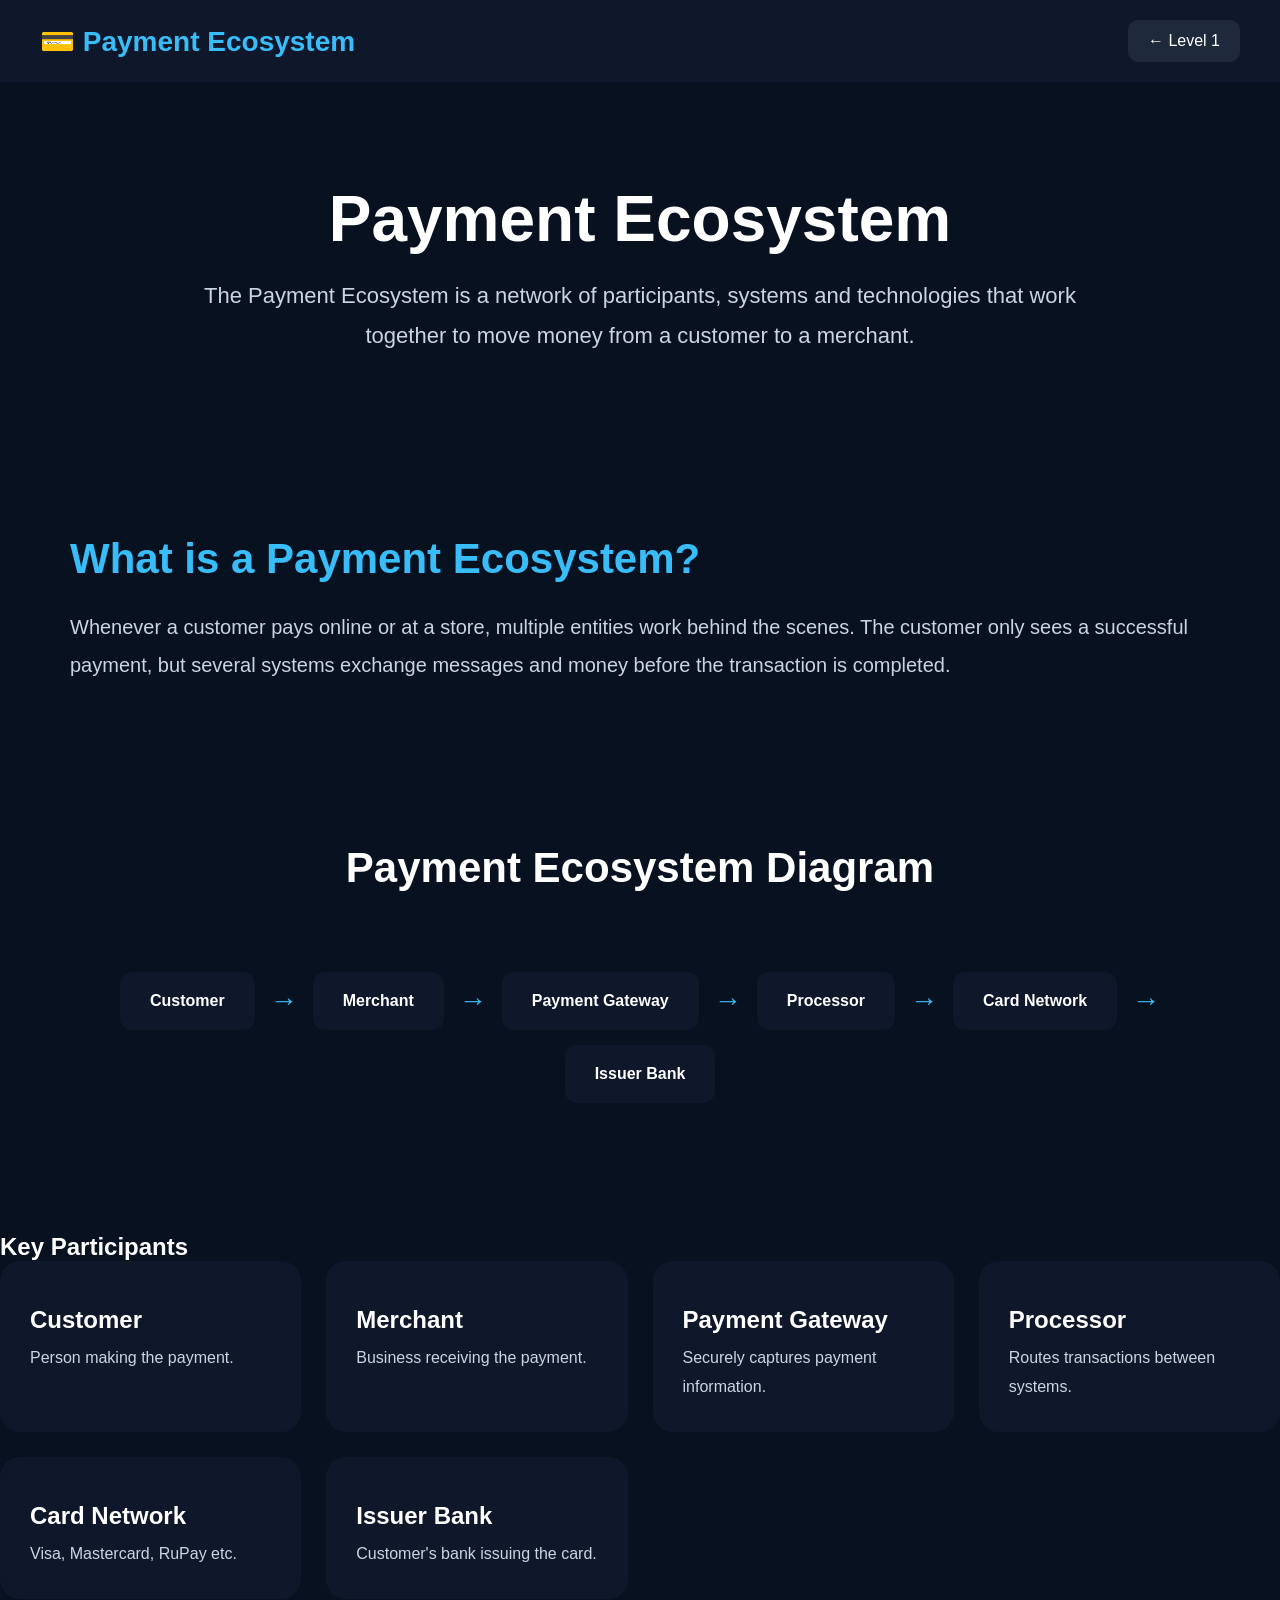
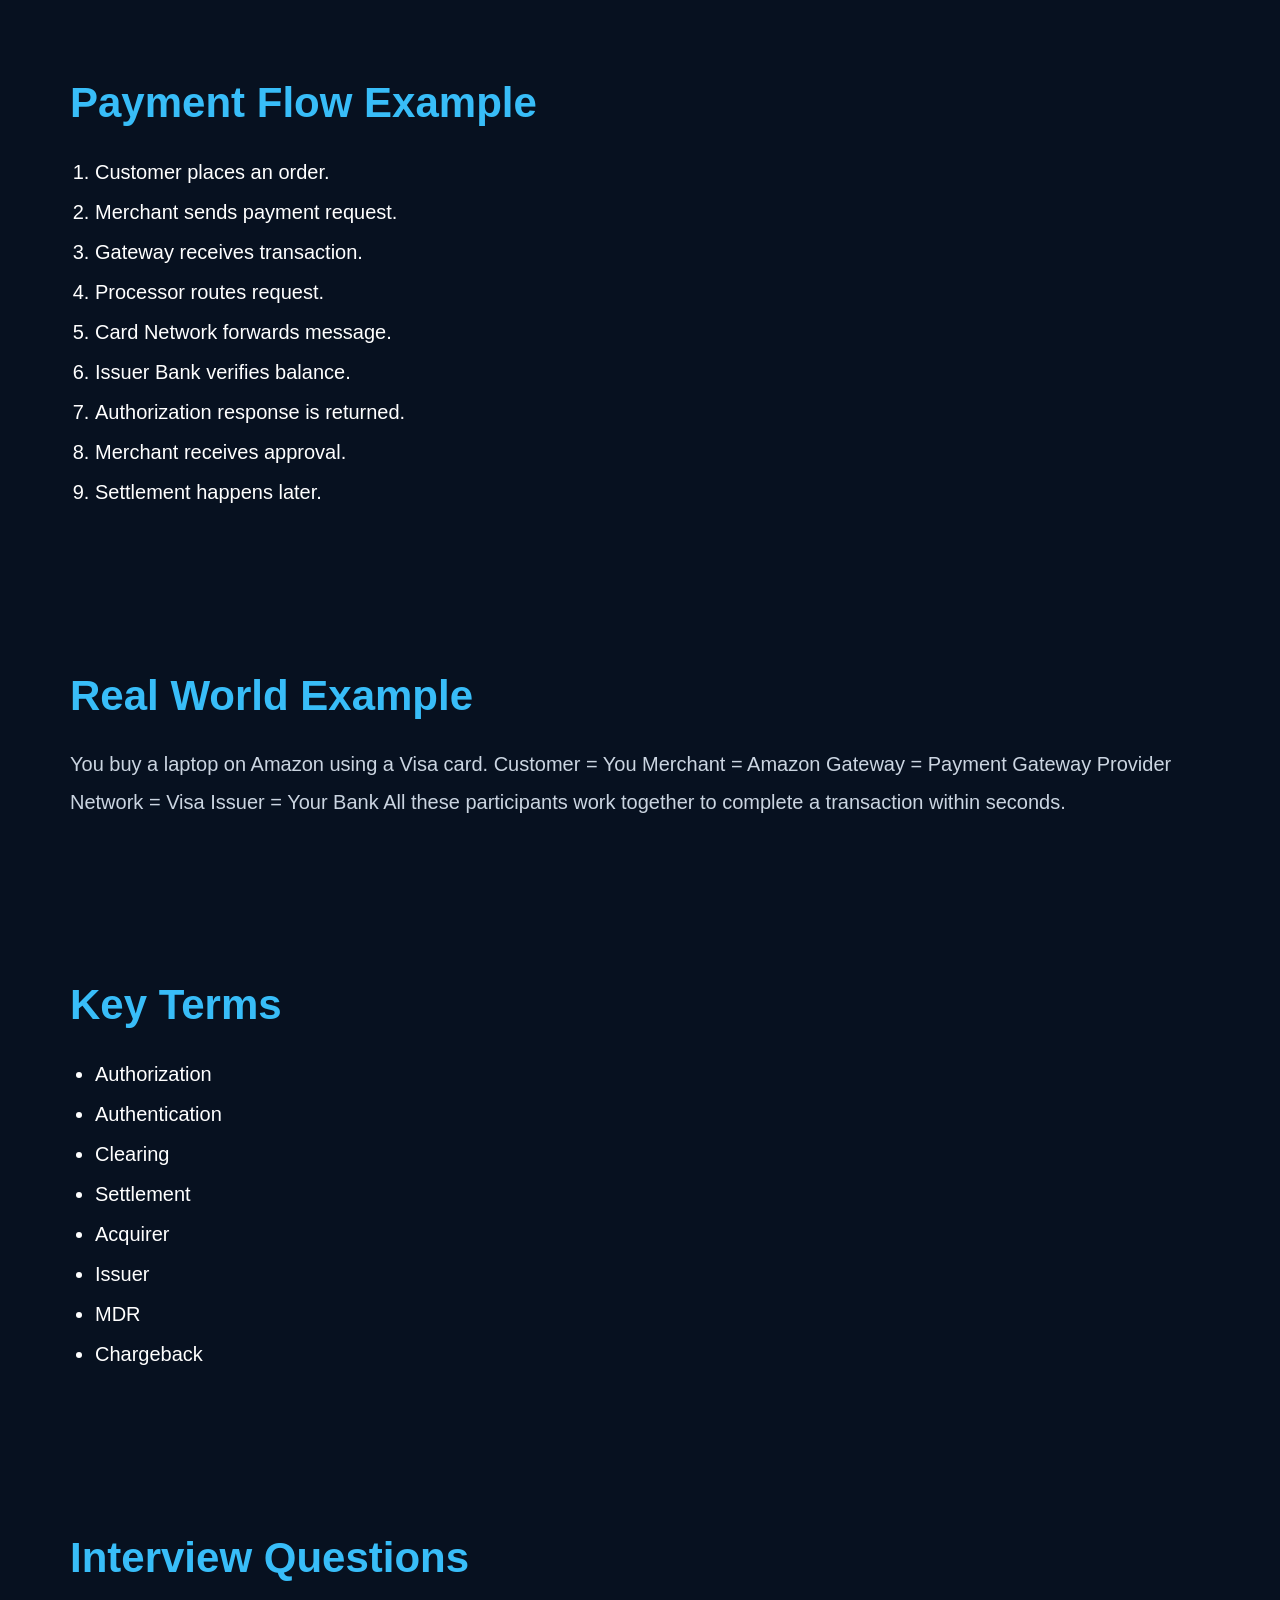
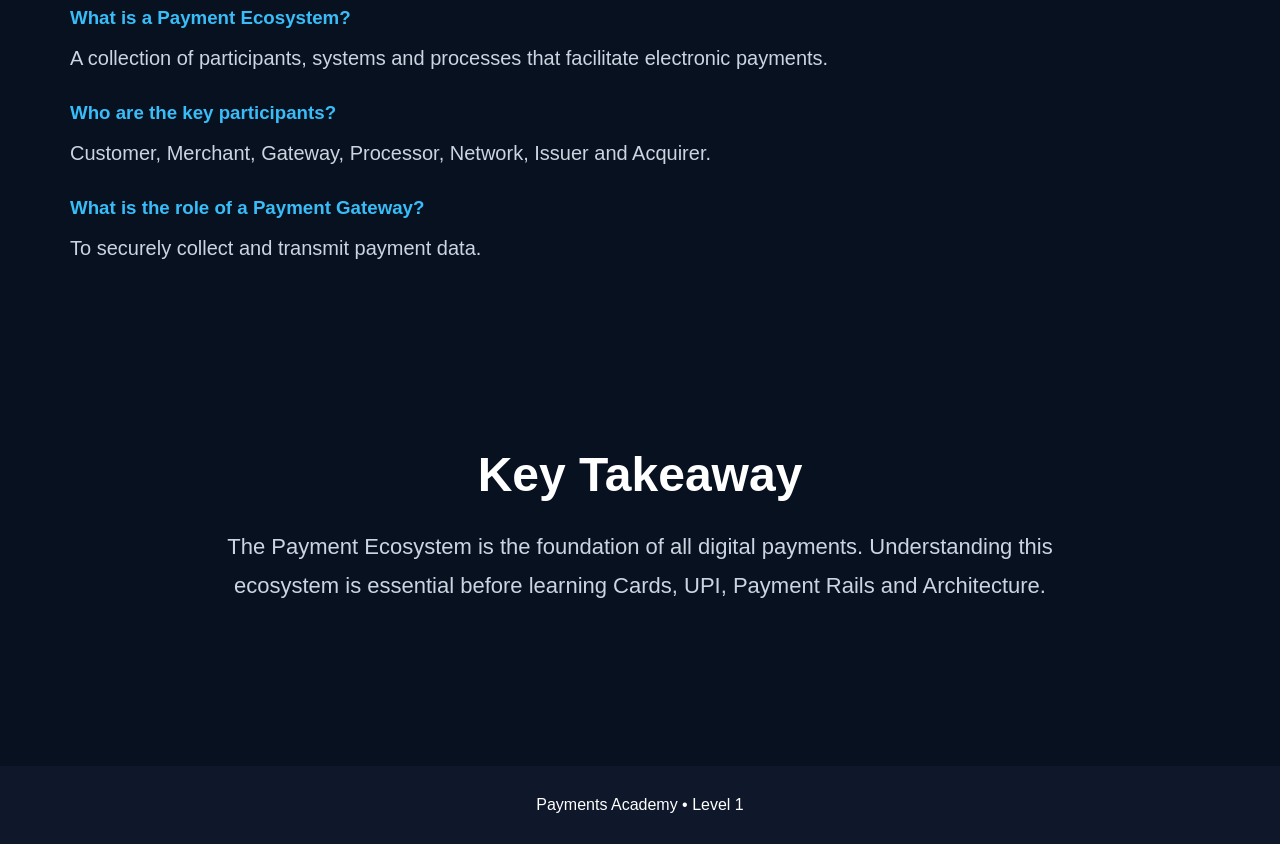
==== payments-academy/level1-fundamentals/payment-ecosystem.html @ 5a13c016 "Added Payments Academy homepage" ====
<!DOCTYPE html>
<html lang="en">
<head>

<meta charset="UTF-8">
<meta name="viewport" content="width=device-width, initial-scale=1.0">

<title>Payment Ecosystem</title>

<link rel="stylesheet" href="level1.css">

</head>

<body>

<header>

<div class="logo">
💳 Payment Ecosystem
</div>

<a href="index.html" class="back-btn">
← Level 1
</a>

</header>

<section class="hero">

<h1>Payment Ecosystem</h1>

<p>
The Payment Ecosystem is a network of participants,
systems and technologies that work together to move
money from a customer to a merchant.
</p>

</section>

<section class="content-section">

<h2>What is a Payment Ecosystem?</h2>

<p>
Whenever a customer pays online or at a store,
multiple entities work behind the scenes.
The customer only sees a successful payment,
but several systems exchange messages and money
before the transaction is completed.
</p>

</section>

<section class="diagram-section">

<h2>Payment Ecosystem Diagram</h2>

<div class="flow-diagram">

<div class="flow-box">Customer</div>

<div class="arrow">→</div>

<div class="flow-box">Merchant</div>

<div class="arrow">→</div>

<div class="flow-box">Payment Gateway</div>

<div class="arrow">→</div>

<div class="flow-box">Processor</div>

<div class="arrow">→</div>

<div class="flow-box">Card Network</div>

<div class="arrow">→</div>

<div class="flow-box">Issuer Bank</div>

</div>

</section>

<section class="participants">

<h2>Key Participants</h2>

<div class="topic-grid">

<div class="topic-card">
<h3>Customer</h3>
<p>Person making the payment.</p>
</div>

<div class="topic-card">
<h3>Merchant</h3>
<p>Business receiving the payment.</p>
</div>

<div class="topic-card">
<h3>Payment Gateway</h3>
<p>Securely captures payment information.</p>
</div>

<div class="topic-card">
<h3>Processor</h3>
<p>Routes transactions between systems.</p>
</div>

<div class="topic-card">
<h3>Card Network</h3>
<p>Visa, Mastercard, RuPay etc.</p>
</div>

<div class="topic-card">
<h3>Issuer Bank</h3>
<p>Customer's bank issuing the card.</p>
</div>

</div>

</section>

<section class="content-section">

<h2>Payment Flow Example</h2>

<ol class="steps">

<li>Customer places an order.</li>

<li>Merchant sends payment request.</li>

<li>Gateway receives transaction.</li>

<li>Processor routes request.</li>

<li>Card Network forwards message.</li>

<li>Issuer Bank verifies balance.</li>

<li>Authorization response is returned.</li>

<li>Merchant receives approval.</li>

<li>Settlement happens later.</li>

</ol>

</section>

<section class="content-section">

<h2>Real World Example</h2>

<p>

You buy a laptop on Amazon using a Visa card.

Customer = You

Merchant = Amazon

Gateway = Payment Gateway Provider

Network = Visa

Issuer = Your Bank

All these participants work together
to complete a transaction within seconds.

</p>

</section>

<section class="content-section">

<h2>Key Terms</h2>

<ul class="key-list">

<li>Authorization</li>

<li>Authentication</li>

<li>Clearing</li>

<li>Settlement</li>

<li>Acquirer</li>

<li>Issuer</li>

<li>MDR</li>

<li>Chargeback</li>

</ul>

</section>

<section class="content-section">

<h2>Interview Questions</h2>

<div class="qa">

<h3>What is a Payment Ecosystem?</h3>

<p>
A collection of participants, systems and processes
that facilitate electronic payments.
</p>

<h3>Who are the key participants?</h3>

<p>
Customer, Merchant, Gateway, Processor,
Network, Issuer and Acquirer.
</p>

<h3>What is the role of a Payment Gateway?</h3>

<p>
To securely collect and transmit payment data.
</p>

</div>

</section>

<section class="summary">

<h2>Key Takeaway</h2>

<p>

The Payment Ecosystem is the foundation of all
digital payments. Understanding this ecosystem
is essential before learning Cards, UPI,
Payment Rails and Architecture.

</p>

</section>

<footer>

Payments Academy • Level 1

</footer>

</body>
</html>
---- payments-academy/level1-fundamentals/level1.css ----
*{
margin:0;
padding:0;
box-sizing:border-box;
font-family:'Segoe UI',sans-serif;
}

body{
background:#071120;
color:white;
}

/* Header */

header{
display:flex;
justify-content:space-between;
align-items:center;
padding:20px 40px;
background:#0f172a;
}

.logo{
font-size:28px;
font-weight:700;
color:#38bdf8;
}

.back-btn{
text-decoration:none;
color:white;
background:#1e293b;
padding:12px 20px;
border-radius:10px;
}

/* Hero */

.hero{
padding:100px 20px;
text-align:center;
}

.hero h1{
font-size:64px;
margin-bottom:20px;
}

.hero p{
max-width:900px;
margin:auto;
font-size:22px;
line-height:1.8;
color:#cbd5e1;
}

/* Topics */

.roadmap{
padding:80px 30px;
}

.roadmap h2{
text-align:center;
font-size:48px;
margin-bottom:50px;
}

.topic-grid{
display:grid;
grid-template-columns:repeat(auto-fit,minmax(280px,1fr));
gap:25px;
max-width:1400px;
margin:auto;
}

.topic-card{
background:#0f172a;
padding:30px;
border-radius:20px;
text-decoration:none;
color:white;
transition:.3s;
display:block;
}

.topic-card:hover{
transform:translateY(-8px);
border:1px solid #38bdf8;
}

.topic-card h3{
margin-top:15px;
margin-bottom:10px;
font-size:24px;
}

.topic-card p{
color:#cbd5e1;
line-height:1.8;
}

/* Summary */

.summary{
padding:100px 30px;
text-align:center;
}

.summary h2{
font-size:48px;
margin-bottom:25px;
}

.summary p{
max-width:900px;
margin:auto;
font-size:22px;
line-height:1.8;
color:#cbd5e1;
}

/* Footer */

footer{
margin-top:60px;
padding:30px;
text-align:center;
background:#0f172a;
}

.content-section{
max-width:1200px;
margin:auto;
padding:80px 30px;
}

.content-section h2{
font-size:42px;
margin-bottom:25px;
color:#38bdf8;
}

.content-section p{
font-size:20px;
line-height:1.9;
color:#cbd5e1;
}

.flow-diagram{
display:flex;
flex-wrap:wrap;
justify-content:center;
align-items:center;
gap:15px;
padding:50px 20px;
}

.flow-box{
background:#0f172a;
padding:20px 30px;
border-radius:12px;
font-weight:700;
}

.arrow{
font-size:28px;
color:#38bdf8;
}

.steps{
padding-left:25px;
line-height:2;
font-size:20px;
}

.key-list{
padding-left:25px;
line-height:2;
font-size:20px;
}

.qa h3{
margin-top:25px;
margin-bottom:10px;
color:#38bdf8;
}

.diagram-section{
text-align:center;
padding:80px 30px;
}

.diagram-section h2{
font-size:42px;
margin-bottom:30px;
}
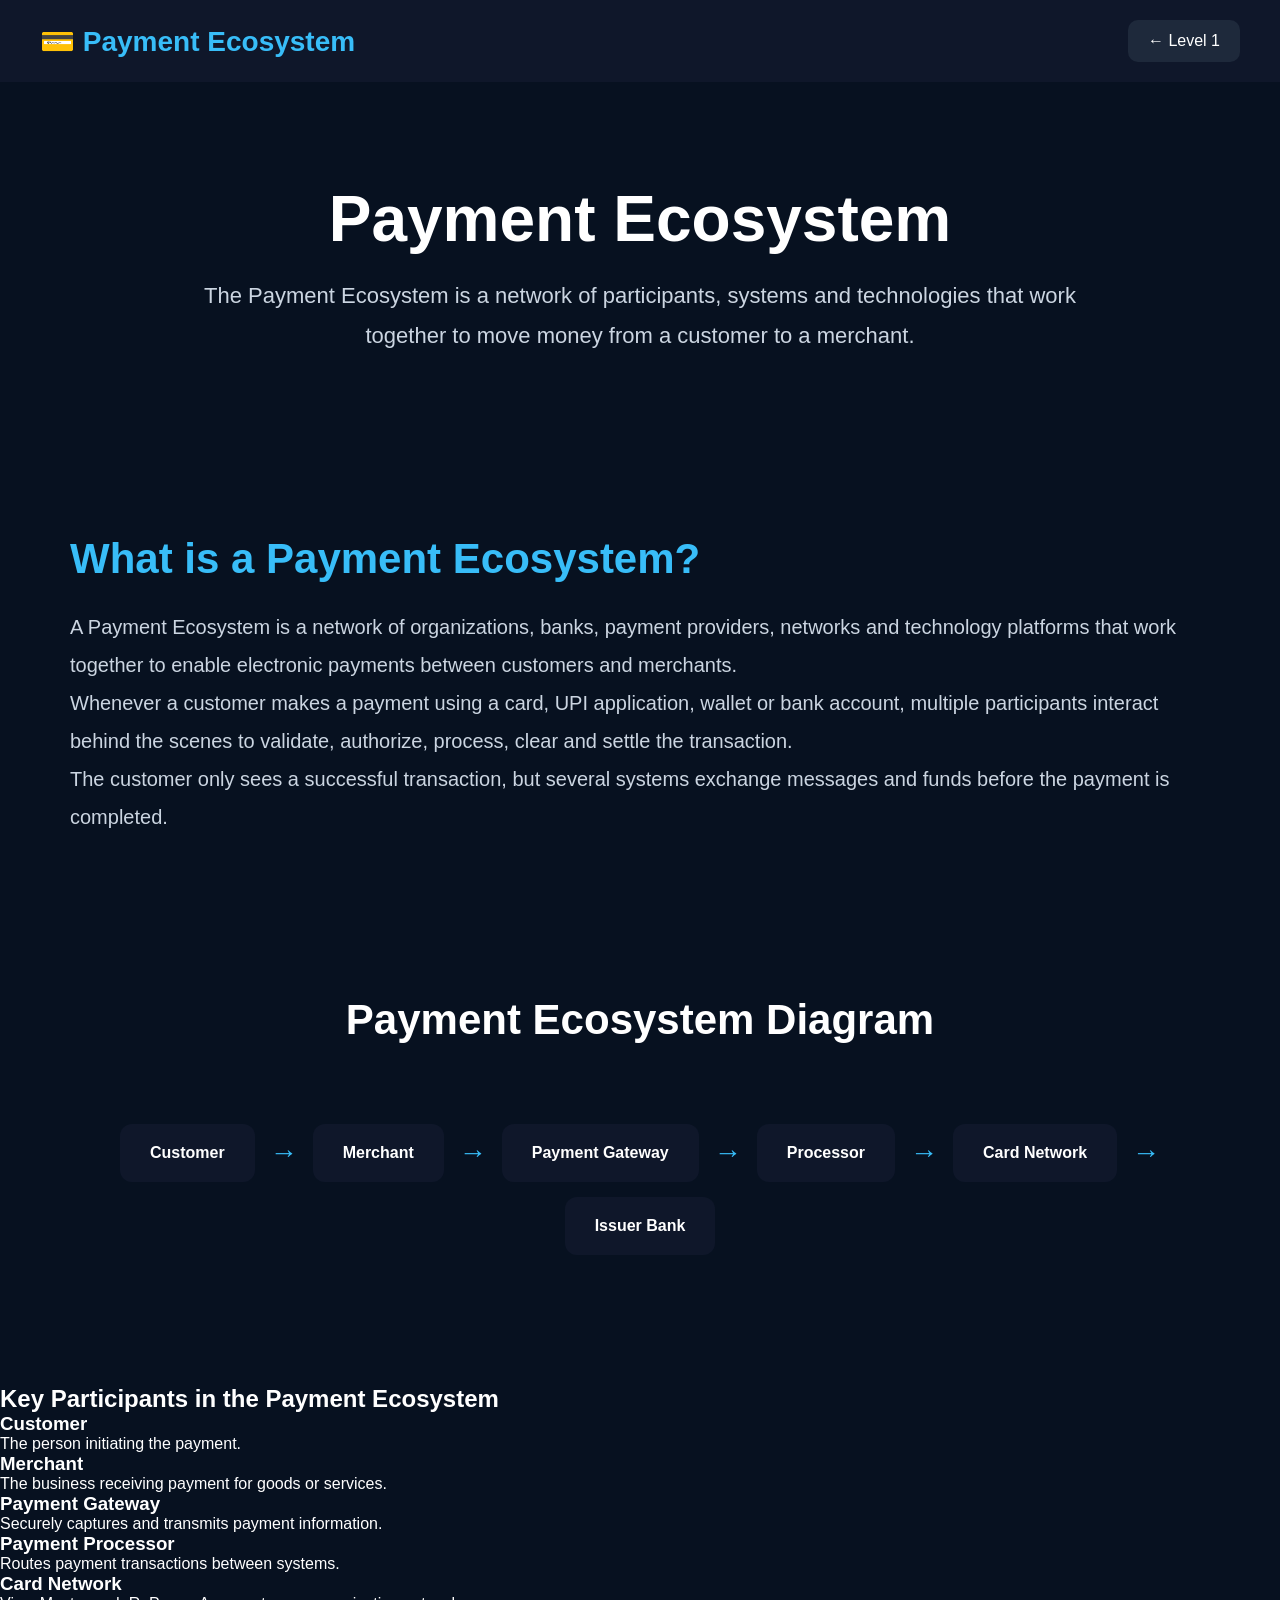
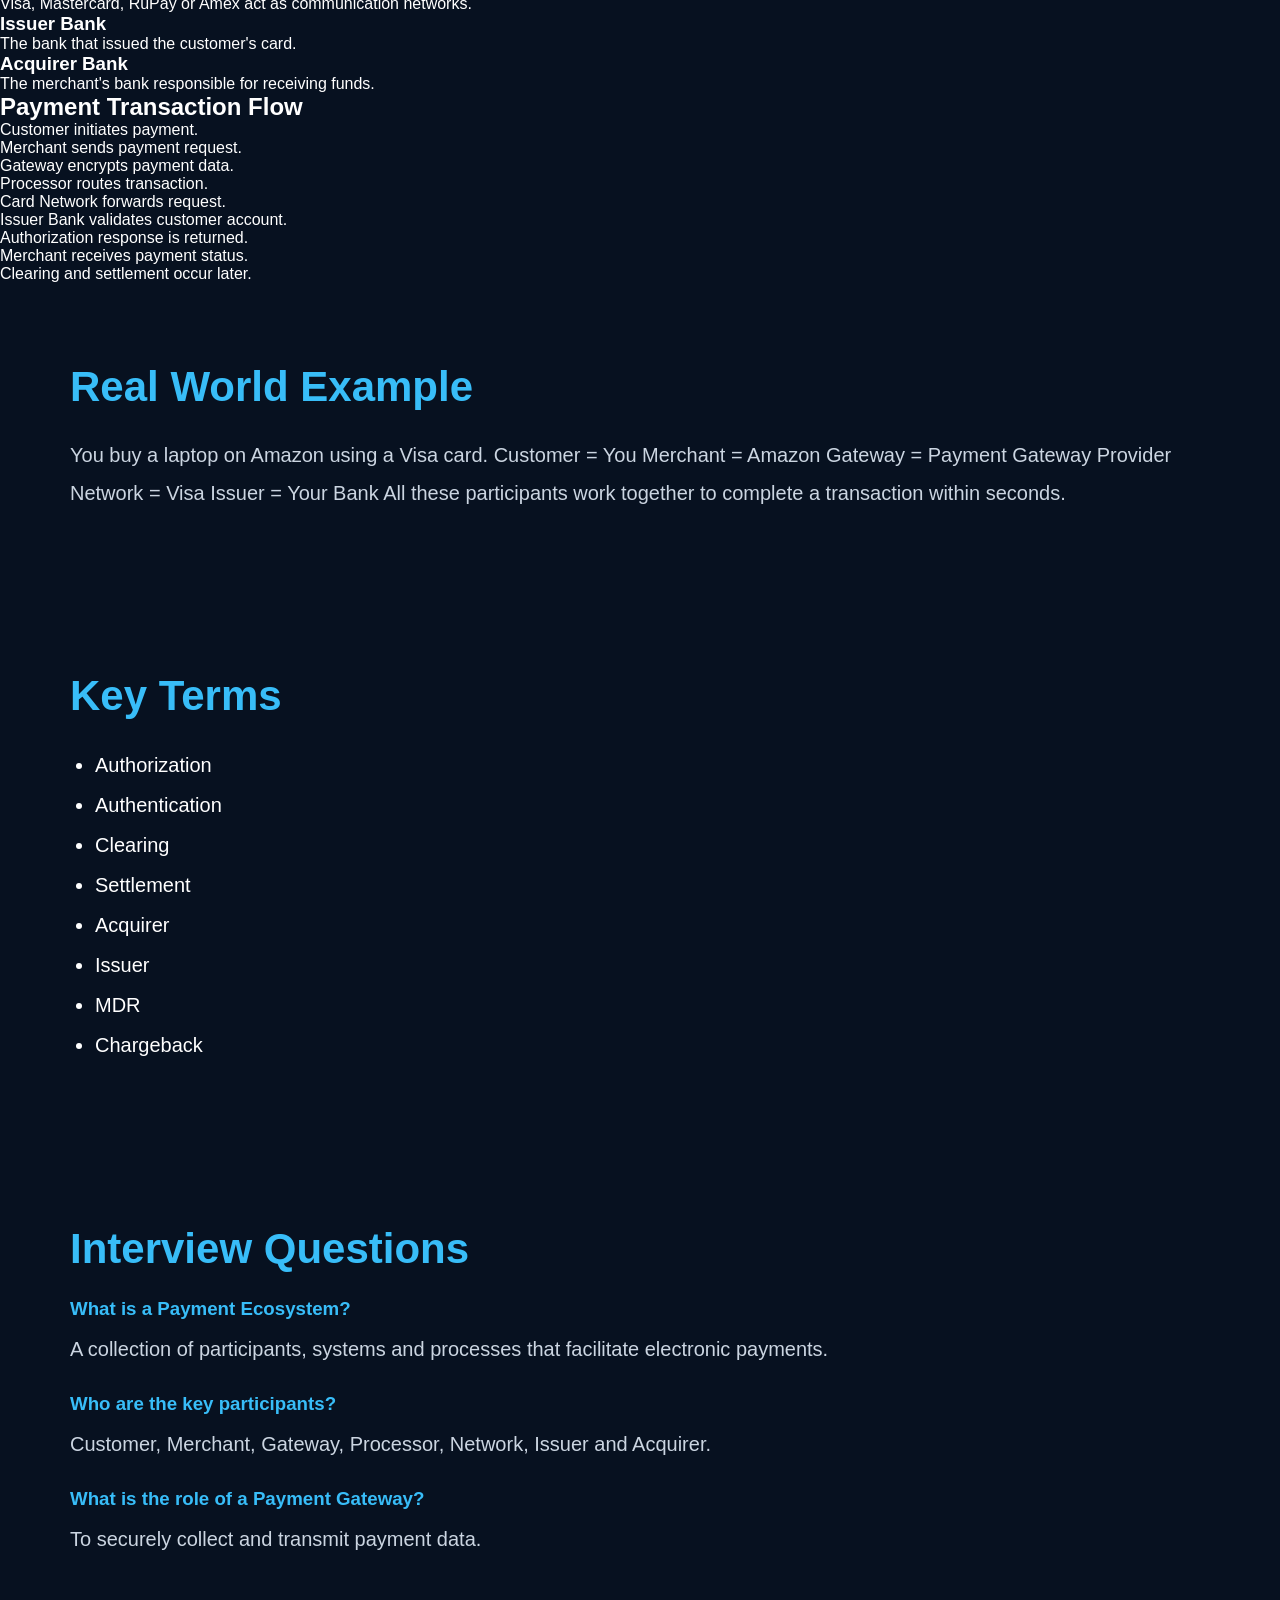
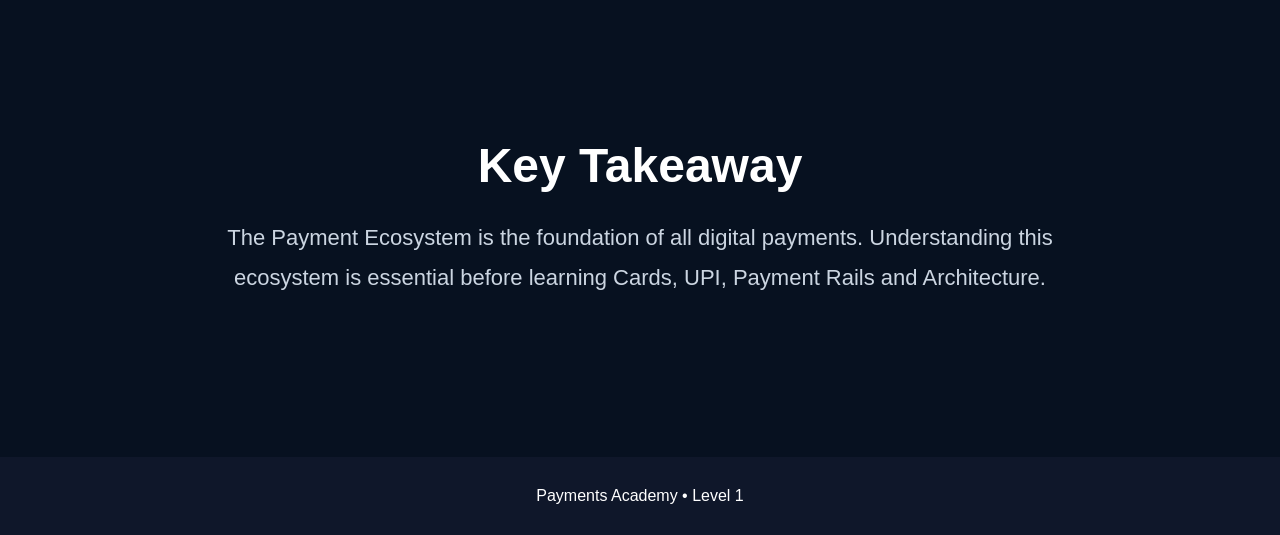
==== commit 01989cd8: "Added Payments Academy homepage" ====
--- a/payments-academy/level1-fundamentals/payment-ecosystem.html
+++ b/payments-academy/level1-fundamentals/payment-ecosystem.html
@@ -42,11 +42,23 @@
 <h2>What is a Payment Ecosystem?</h2>
 
 <p>
-Whenever a customer pays online or at a store,
-multiple entities work behind the scenes.
-The customer only sees a successful payment,
-but several systems exchange messages and money
-before the transaction is completed.
+A Payment Ecosystem is a network of organizations,
+banks, payment providers, networks and technology
+platforms that work together to enable electronic
+payments between customers and merchants.
+</p>
+
+<p>
+Whenever a customer makes a payment using a card,
+UPI application, wallet or bank account, multiple
+participants interact behind the scenes to validate,
+authorize, process, clear and settle the transaction.
+</p>
+
+<p>
+The customer only sees a successful transaction,
+but several systems exchange messages and funds
+before the payment is completed.
 </p>
 
 </section>
@@ -85,68 +97,59 @@
 
 <section class="participants">
 
-<h2>Key Participants</h2>
-
-<div class="topic-grid">
-
-<div class="topic-card">
+<h2>Key Participants in the Payment Ecosystem</h2>
+
+<div class="participant-card">
 <h3>Customer</h3>
-<p>Person making the payment.</p>
-</div>
-
-<div class="topic-card">
+<p>The person initiating the payment.</p>
+</div>
+
+<div class="participant-card">
 <h3>Merchant</h3>
-<p>Business receiving the payment.</p>
-</div>
-
-<div class="topic-card">
+<p>The business receiving payment for goods or services.</p>
+</div>
+
+<div class="participant-card">
 <h3>Payment Gateway</h3>
-<p>Securely captures payment information.</p>
-</div>
-
-<div class="topic-card">
-<h3>Processor</h3>
-<p>Routes transactions between systems.</p>
-</div>
-
-<div class="topic-card">
+<p>Securely captures and transmits payment information.</p>
+</div>
+
+<div class="participant-card">
+<h3>Payment Processor</h3>
+<p>Routes payment transactions between systems.</p>
+</div>
+
+<div class="participant-card">
 <h3>Card Network</h3>
-<p>Visa, Mastercard, RuPay etc.</p>
-</div>
-
-<div class="topic-card">
+<p>Visa, Mastercard, RuPay or Amex act as communication networks.</p>
+</div>
+
+<div class="participant-card">
 <h3>Issuer Bank</h3>
-<p>Customer's bank issuing the card.</p>
-</div>
-
-</div>
-
-</section>
-
-<section class="content-section">
-
-<h2>Payment Flow Example</h2>
-
-<ol class="steps">
-
-<li>Customer places an order.</li>
-
+<p>The bank that issued the customer's card.</p>
+</div>
+
+<div class="participant-card">
+<h3>Acquirer Bank</h3>
+<p>The merchant's bank responsible for receiving funds.</p>
+</div>
+
+</section>
+
+<section class="flow-section">
+
+<h2>Payment Transaction Flow</h2>
+
+<ol>
+<li>Customer initiates payment.</li>
 <li>Merchant sends payment request.</li>
-
-<li>Gateway receives transaction.</li>
-
-<li>Processor routes request.</li>
-
-<li>Card Network forwards message.</li>
-
-<li>Issuer Bank verifies balance.</li>
-
+<li>Gateway encrypts payment data.</li>
+<li>Processor routes transaction.</li>
+<li>Card Network forwards request.</li>
+<li>Issuer Bank validates customer account.</li>
 <li>Authorization response is returned.</li>
-
-<li>Merchant receives approval.</li>
-
-<li>Settlement happens later.</li>
-
+<li>Merchant receives payment status.</li>
+<li>Clearing and settlement occur later.</li>
 </ol>
 
 </section>
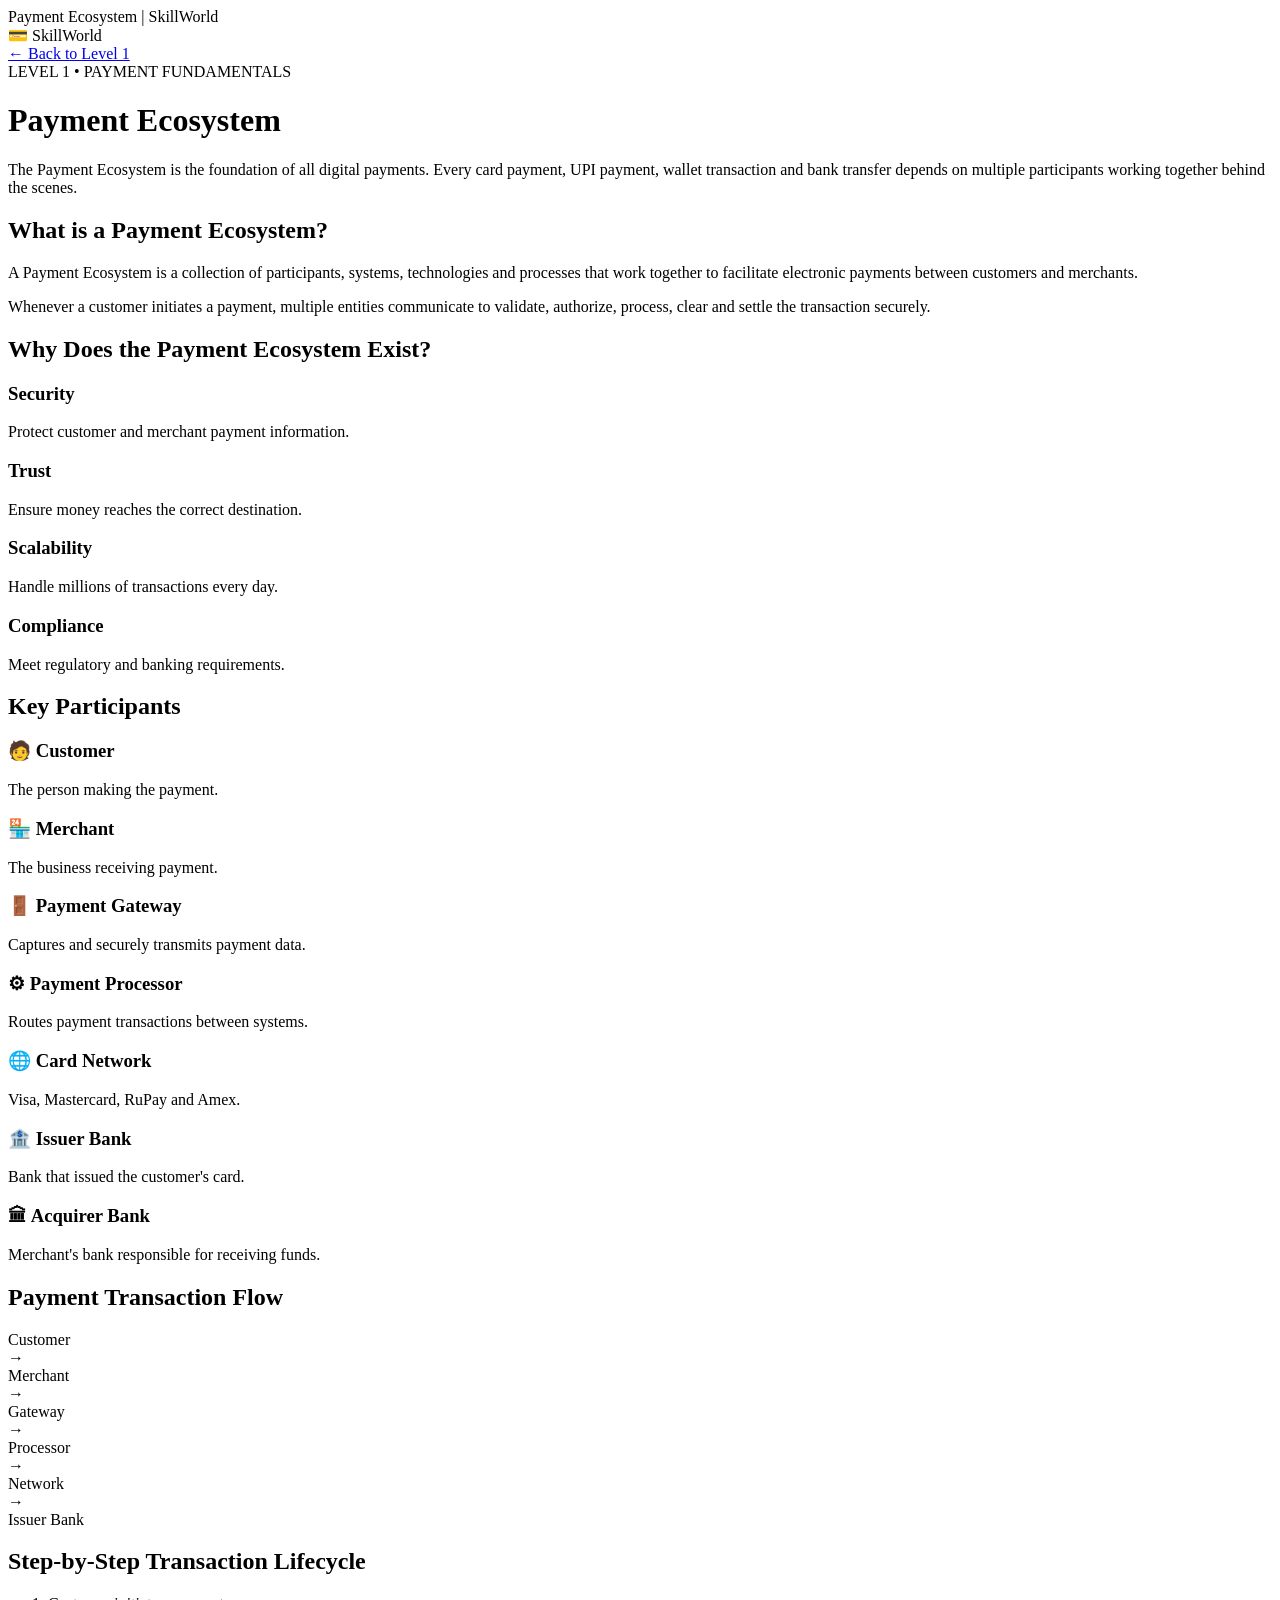
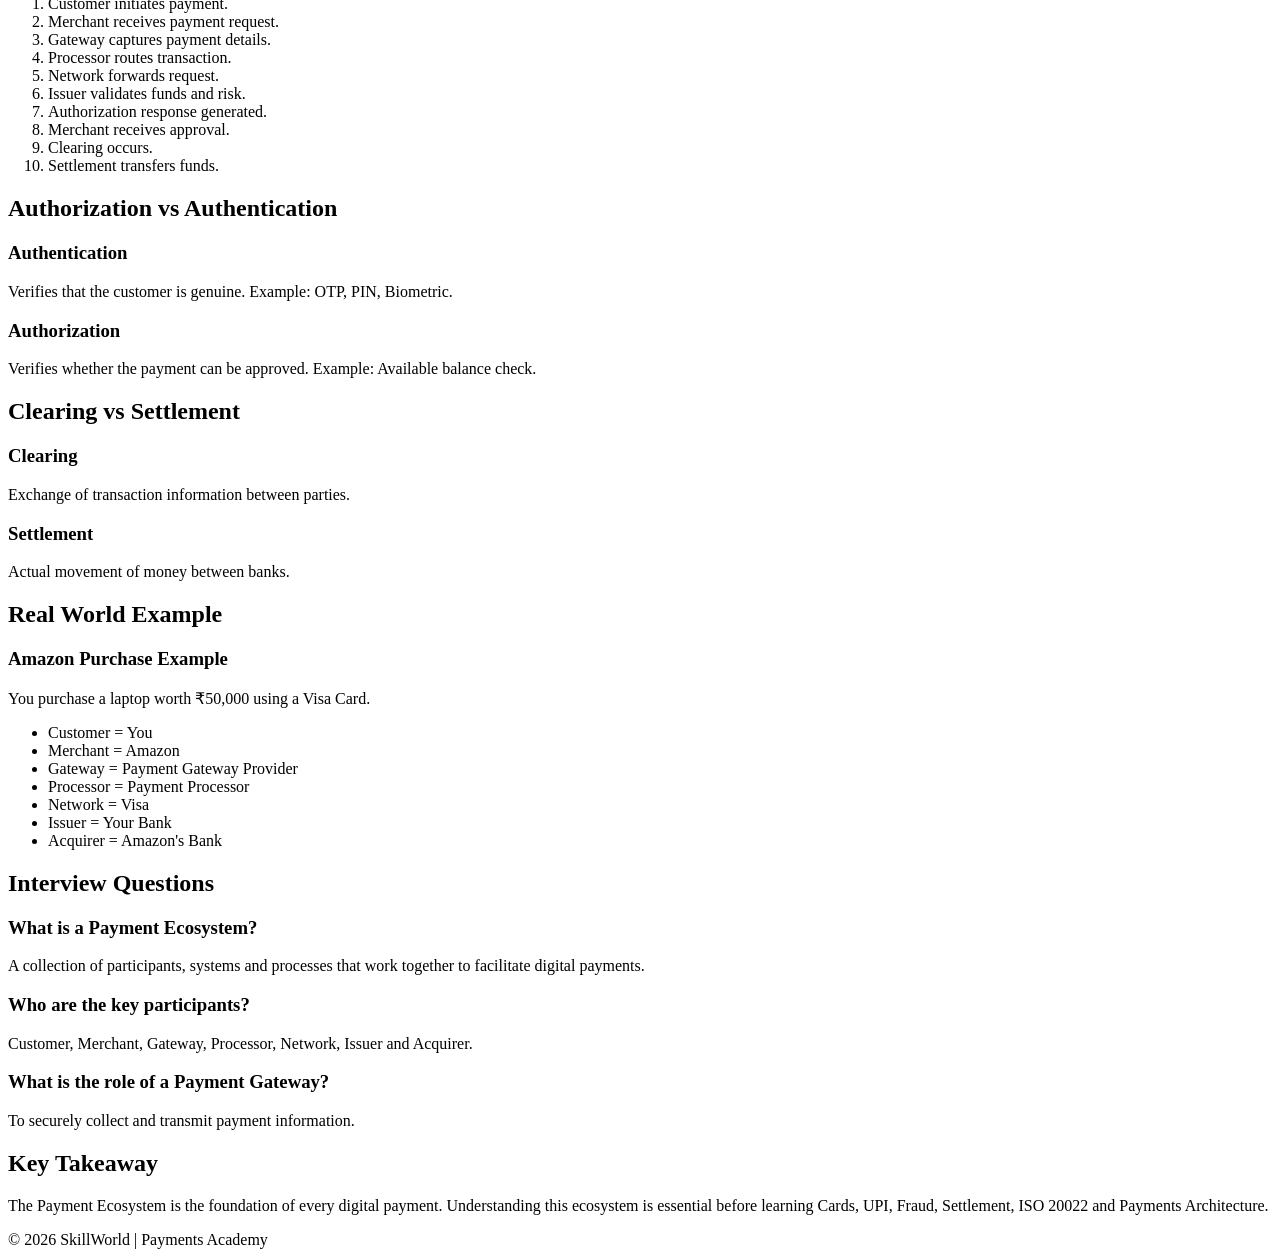
==== commit 20c7371e: "Added SkillWorld homepage" ====
--- a/payments-academy/level1-fundamentals/payment-ecosystem.html
+++ b/payments-academy/level1-fundamentals/payment-ecosystem.html
@@ -1,260 +1,242 @@
 <!DOCTYPE html>
-<html lang="en">
-<head>
-
-<meta charset="UTF-8">
-<meta name="viewport" content="width=device-width, initial-scale=1.0">
-
-<title>Payment Ecosystem</title>
-
-<link rel="stylesheet" href="level1.css">
-
-</head>
-
-<body>
-
-<header>
+Payment Ecosystem | SkillWorld
 
 <div class="logo">
-💳 Payment Ecosystem
-</div>
-
-<a href="index.html" class="back-btn">
-← Level 1
-</a>
-
-</header>
-
-<section class="hero">
-
-<h1>Payment Ecosystem</h1>
+    💳 SkillWorld
+</div>
+
+<nav>
+    <a href="index.html">← Back to Level 1</a>
+</nav>
+<div class="hero-content">
+
+    <span class="badge">
+        LEVEL 1 • PAYMENT FUNDAMENTALS
+    </span>
+
+    <h1>Payment Ecosystem</h1>
+
+    <p>
+        The Payment Ecosystem is the foundation of all digital payments.
+        Every card payment, UPI payment, wallet transaction and bank transfer
+        depends on multiple participants working together behind the scenes.
+    </p>
+
+</div>
+<h2>What is a Payment Ecosystem?</h2>
 
 <p>
-The Payment Ecosystem is a network of participants,
-systems and technologies that work together to move
-money from a customer to a merchant.
+    A Payment Ecosystem is a collection of participants, systems,
+    technologies and processes that work together to facilitate
+    electronic payments between customers and merchants.
 </p>
 
-</section>
-
-<section class="content-section">
-
-<h2>What is a Payment Ecosystem?</h2>
-
 <p>
-A Payment Ecosystem is a network of organizations,
-banks, payment providers, networks and technology
-platforms that work together to enable electronic
-payments between customers and merchants.
+    Whenever a customer initiates a payment, multiple entities
+    communicate to validate, authorize, process, clear and settle
+    the transaction securely.
 </p>
+<h2>Why Does the Payment Ecosystem Exist?</h2>
+
+<div class="card-grid">
+
+    <div class="card">
+        <h3>Security</h3>
+        <p>Protect customer and merchant payment information.</p>
+    </div>
+
+    <div class="card">
+        <h3>Trust</h3>
+        <p>Ensure money reaches the correct destination.</p>
+    </div>
+
+    <div class="card">
+        <h3>Scalability</h3>
+        <p>Handle millions of transactions every day.</p>
+    </div>
+
+    <div class="card">
+        <h3>Compliance</h3>
+        <p>Meet regulatory and banking requirements.</p>
+    </div>
+
+</div>
+<h2>Key Participants</h2>
+
+<div class="card-grid">
+
+    <div class="card">
+        <h3>🧑 Customer</h3>
+        <p>The person making the payment.</p>
+    </div>
+
+    <div class="card">
+        <h3>🏪 Merchant</h3>
+        <p>The business receiving payment.</p>
+    </div>
+
+    <div class="card">
+        <h3>🚪 Payment Gateway</h3>
+        <p>Captures and securely transmits payment data.</p>
+    </div>
+
+    <div class="card">
+        <h3>⚙ Payment Processor</h3>
+        <p>Routes payment transactions between systems.</p>
+    </div>
+
+    <div class="card">
+        <h3>🌐 Card Network</h3>
+        <p>Visa, Mastercard, RuPay and Amex.</p>
+    </div>
+
+    <div class="card">
+        <h3>🏦 Issuer Bank</h3>
+        <p>Bank that issued the customer's card.</p>
+    </div>
+
+    <div class="card">
+        <h3>🏛 Acquirer Bank</h3>
+        <p>Merchant's bank responsible for receiving funds.</p>
+    </div>
+
+</div>
+<h2>Payment Transaction Flow</h2>
+
+<div class="flow">
+
+    <div class="flow-box">Customer</div>
+    <div class="arrow">→</div>
+
+    <div class="flow-box">Merchant</div>
+    <div class="arrow">→</div>
+
+    <div class="flow-box">Gateway</div>
+    <div class="arrow">→</div>
+
+    <div class="flow-box">Processor</div>
+    <div class="arrow">→</div>
+
+    <div class="flow-box">Network</div>
+    <div class="arrow">→</div>
+
+    <div class="flow-box">Issuer Bank</div>
+
+</div>
+<h2>Step-by-Step Transaction Lifecycle</h2>
+
+<ol>
+    <li>Customer initiates payment.</li>
+    <li>Merchant receives payment request.</li>
+    <li>Gateway captures payment details.</li>
+    <li>Processor routes transaction.</li>
+    <li>Network forwards request.</li>
+    <li>Issuer validates funds and risk.</li>
+    <li>Authorization response generated.</li>
+    <li>Merchant receives approval.</li>
+    <li>Clearing occurs.</li>
+    <li>Settlement transfers funds.</li>
+</ol>
+<h2>Authorization vs Authentication</h2>
+
+<div class="card-grid">
+
+    <div class="card">
+        <h3>Authentication</h3>
+        <p>
+            Verifies that the customer is genuine.
+            Example: OTP, PIN, Biometric.
+        </p>
+    </div>
+
+    <div class="card">
+        <h3>Authorization</h3>
+        <p>
+            Verifies whether the payment can be approved.
+            Example: Available balance check.
+        </p>
+    </div>
+
+</div>
+<h2>Clearing vs Settlement</h2>
+
+<div class="card-grid">
+
+    <div class="card">
+        <h3>Clearing</h3>
+        <p>
+            Exchange of transaction information between parties.
+        </p>
+    </div>
+
+    <div class="card">
+        <h3>Settlement</h3>
+        <p>
+            Actual movement of money between banks.
+        </p>
+    </div>
+
+</div>
+<h2>Real World Example</h2>
+
+<div class="example-box">
+
+    <h3>Amazon Purchase Example</h3>
+
+    <p>
+        You purchase a laptop worth ₹50,000 using a Visa Card.
+    </p>
+
+    <ul>
+        <li>Customer = You</li>
+        <li>Merchant = Amazon</li>
+        <li>Gateway = Payment Gateway Provider</li>
+        <li>Processor = Payment Processor</li>
+        <li>Network = Visa</li>
+        <li>Issuer = Your Bank</li>
+        <li>Acquirer = Amazon's Bank</li>
+    </ul>
+
+</div>
+<h2>Interview Questions</h2>
+
+<div class="question">
+
+    <h3>What is a Payment Ecosystem?</h3>
+
+    <p>
+        A collection of participants, systems and processes
+        that work together to facilitate digital payments.
+    </p>
+
+</div>
+
+<div class="question">
+
+    <h3>Who are the key participants?</h3>
+
+    <p>
+        Customer, Merchant, Gateway, Processor,
+        Network, Issuer and Acquirer.
+    </p>
+
+</div>
+
+<div class="question">
+
+    <h3>What is the role of a Payment Gateway?</h3>
+
+    <p>
+        To securely collect and transmit payment information.
+    </p>
+
+</div>
+<h2>Key Takeaway</h2>
 
 <p>
-Whenever a customer makes a payment using a card,
-UPI application, wallet or bank account, multiple
-participants interact behind the scenes to validate,
-authorize, process, clear and settle the transaction.
+    The Payment Ecosystem is the foundation of every digital payment.
+    Understanding this ecosystem is essential before learning Cards,
+    UPI, Fraud, Settlement, ISO 20022 and Payments Architecture.
 </p>
-
-<p>
-The customer only sees a successful transaction,
-but several systems exchange messages and funds
-before the payment is completed.
-</p>
-
-</section>
-
-<section class="diagram-section">
-
-<h2>Payment Ecosystem Diagram</h2>
-
-<div class="flow-diagram">
-
-<div class="flow-box">Customer</div>
-
-<div class="arrow">→</div>
-
-<div class="flow-box">Merchant</div>
-
-<div class="arrow">→</div>
-
-<div class="flow-box">Payment Gateway</div>
-
-<div class="arrow">→</div>
-
-<div class="flow-box">Processor</div>
-
-<div class="arrow">→</div>
-
-<div class="flow-box">Card Network</div>
-
-<div class="arrow">→</div>
-
-<div class="flow-box">Issuer Bank</div>
-
-</div>
-
-</section>
-
-<section class="participants">
-
-<h2>Key Participants in the Payment Ecosystem</h2>
-
-<div class="participant-card">
-<h3>Customer</h3>
-<p>The person initiating the payment.</p>
-</div>
-
-<div class="participant-card">
-<h3>Merchant</h3>
-<p>The business receiving payment for goods or services.</p>
-</div>
-
-<div class="participant-card">
-<h3>Payment Gateway</h3>
-<p>Securely captures and transmits payment information.</p>
-</div>
-
-<div class="participant-card">
-<h3>Payment Processor</h3>
-<p>Routes payment transactions between systems.</p>
-</div>
-
-<div class="participant-card">
-<h3>Card Network</h3>
-<p>Visa, Mastercard, RuPay or Amex act as communication networks.</p>
-</div>
-
-<div class="participant-card">
-<h3>Issuer Bank</h3>
-<p>The bank that issued the customer's card.</p>
-</div>
-
-<div class="participant-card">
-<h3>Acquirer Bank</h3>
-<p>The merchant's bank responsible for receiving funds.</p>
-</div>
-
-</section>
-
-<section class="flow-section">
-
-<h2>Payment Transaction Flow</h2>
-
-<ol>
-<li>Customer initiates payment.</li>
-<li>Merchant sends payment request.</li>
-<li>Gateway encrypts payment data.</li>
-<li>Processor routes transaction.</li>
-<li>Card Network forwards request.</li>
-<li>Issuer Bank validates customer account.</li>
-<li>Authorization response is returned.</li>
-<li>Merchant receives payment status.</li>
-<li>Clearing and settlement occur later.</li>
-</ol>
-
-</section>
-
-<section class="content-section">
-
-<h2>Real World Example</h2>
-
-<p>
-
-You buy a laptop on Amazon using a Visa card.
-
-Customer = You
-
-Merchant = Amazon
-
-Gateway = Payment Gateway Provider
-
-Network = Visa
-
-Issuer = Your Bank
-
-All these participants work together
-to complete a transaction within seconds.
-
-</p>
-
-</section>
-
-<section class="content-section">
-
-<h2>Key Terms</h2>
-
-<ul class="key-list">
-
-<li>Authorization</li>
-
-<li>Authentication</li>
-
-<li>Clearing</li>
-
-<li>Settlement</li>
-
-<li>Acquirer</li>
-
-<li>Issuer</li>
-
-<li>MDR</li>
-
-<li>Chargeback</li>
-
-</ul>
-
-</section>
-
-<section class="content-section">
-
-<h2>Interview Questions</h2>
-
-<div class="qa">
-
-<h3>What is a Payment Ecosystem?</h3>
-
-<p>
-A collection of participants, systems and processes
-that facilitate electronic payments.
-</p>
-
-<h3>Who are the key participants?</h3>
-
-<p>
-Customer, Merchant, Gateway, Processor,
-Network, Issuer and Acquirer.
-</p>
-
-<h3>What is the role of a Payment Gateway?</h3>
-
-<p>
-To securely collect and transmit payment data.
-</p>
-
-</div>
-
-</section>
-
-<section class="summary">
-
-<h2>Key Takeaway</h2>
-
-<p>
-
-The Payment Ecosystem is the foundation of all
-digital payments. Understanding this ecosystem
-is essential before learning Cards, UPI,
-Payment Rails and Architecture.
-
-</p>
-
-</section>
-
-<footer>
-
-Payments Academy • Level 1
-
-</footer>
-
-</body>
-</html>+© 2026 SkillWorld | Payments Academy
+</html>
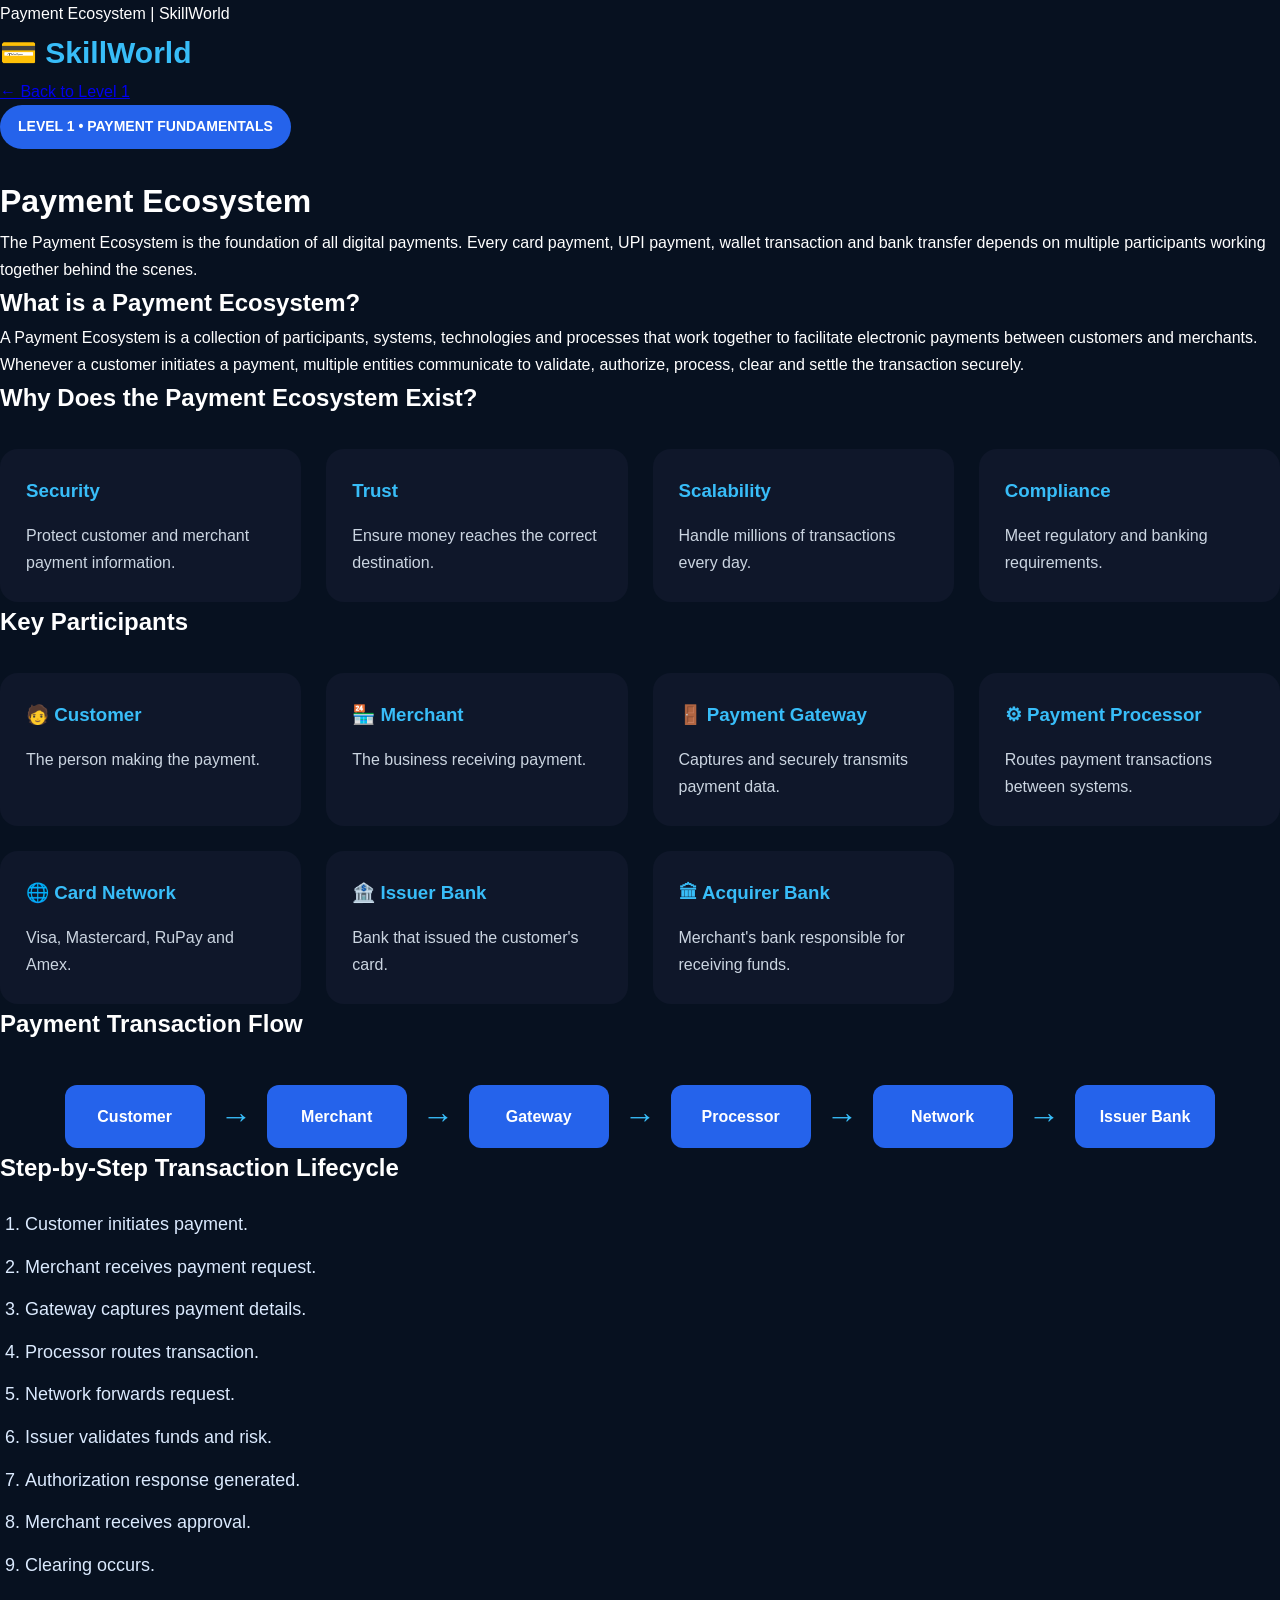
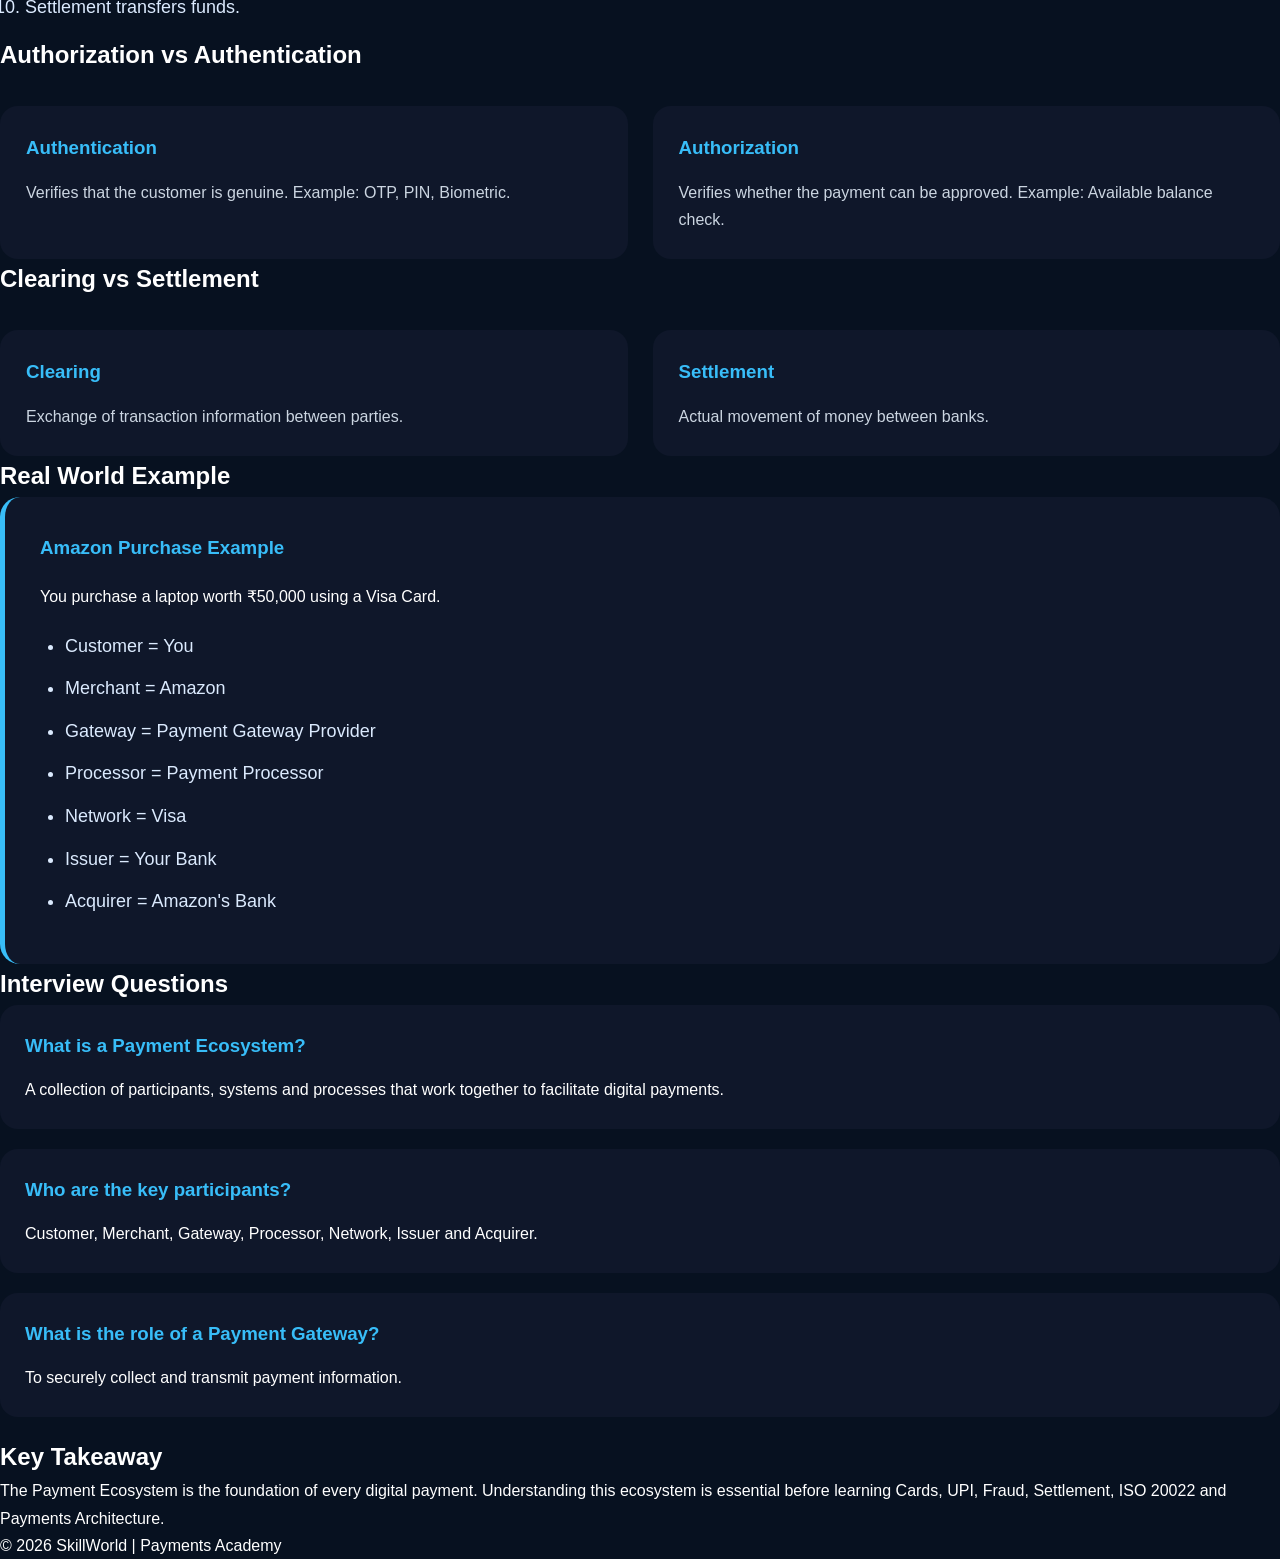
==== commit 5061838f: "Added Payments Academy homepage" ====
--- a/payments-academy/level1-fundamentals/payment-ecosystem.html
+++ b/payments-academy/level1-fundamentals/payment-ecosystem.html
@@ -1,4 +1,5 @@
 <!DOCTYPE html>
+<link rel="stylesheet" href="payment-ecosystem.css">
 Payment Ecosystem | SkillWorld
 
 <div class="logo">
--- a/payments-academy/level1-fundamentals/payment-ecosystem.css
+++ b/payments-academy/level1-fundamentals/payment-ecosystem.css
@@ -0,0 +1,71 @@
+*{ margin:0; padding:0; box-sizing:border-box; font-family:‘Segoe UI’,sans-serif; }
+body{ background:#071120; color:white; line-height:1.7; }
+/* ========================== HEADER ========================== */
+.header{ display:flex; justify-content:space-between; align-items:center; padding:20px 50px; background:#0f172a; position:sticky; top:0; z-index:1000; border-bottom:1px solid rgba(255,255,255,0.1); }
+.logo{ font-size:30px; font-weight:700; color:#38bdf8; }
+.header a{ text-decoration:none; color:white; padding:10px 18px; background:#1e293b; border-radius:10px; transition:.3s; }
+.header a:hover{ background:#2563eb; }
+/* ========================== HERO ========================== */
+.hero{ padding:120px 30px; text-align:center; background:linear-gradient( 135deg, #071120, #0f172a ); }
+.badge{ display:inline-block; padding:10px 18px; border-radius:30px; background:#2563eb; font-size:14px; font-weight:700; margin-bottom:25px; }
+.hero h1{ font-size:72px; margin-bottom:25px; }
+.hero p{ max-width:900px; margin:auto; font-size:22px; color:#cbd5e1; }
+/* ========================== COMMON SECTION ========================== */
+.section{ max-width:1300px; margin:auto; padding:80px 30px; }
+.section h2{ font-size:42px; margin-bottom:25px; color:#38bdf8; }
+.section p{ font-size:18px; color:#dbeafe; margin-bottom:15px; }
+/* ========================== CARDS ========================== */
+.card-grid{ display:grid; grid-template-columns: repeat(auto-fit,minmax(260px,1fr));
+gap:25px;
+margin-top:30px;
+}
+.card{ background:#0f172a; padding:25px; border-radius:18px; transition:.3s; border:1px solid transparent; }
+.card:hover{ transform:translateY(-8px); border-color:#38bdf8; }
+.card h3{ margin-bottom:15px; color:#38bdf8; }
+.card p{ color:#cbd5e1; }
+/* ========================== PAYMENT FLOW ========================== */
+.flow{ display:flex; flex-wrap:wrap; justify-content:center; align-items:center; gap:15px; margin-top:40px; }
+.flow-box{ background:#2563eb; padding:18px 25px; border-radius:12px; font-weight:700; min-width:140px; text-align:center; }
+.arrow{ font-size:32px; color:#38bdf8; }
+/* ========================== LISTS ========================== */
+ol, ul{ padding-left:25px; margin-top:20px; }
+ol li, ul li{ margin-bottom:12px; color:#dbeafe; font-size:18px; }
+/* ========================== EXAMPLE BOX ========================== */
+.example-box{ background:#0f172a; padding:35px; border-radius:20px; border-left:5px solid #38bdf8; }
+.example-box h3{ margin-bottom:20px; color:#38bdf8; }
+/* ========================== INTERVIEW QUESTIONS ========================== */
+.question{ background:#0f172a; padding:25px; border-radius:18px; margin-bottom:20px; }
+.question h3{ color:#38bdf8; margin-bottom:15px; }
+/* ========================== SUMMARY ========================== */
+.summary{ text-align:center; padding:100px 30px; background:#0f172a; }
+.summary h2{ font-size:50px; margin-bottom:25px; color:#38bdf8; }
+.summary p{ max-width:900px; margin:auto; font-size:22px; color:#cbd5e1; }
+/* ========================== FOOTER ========================== */
+footer{ text-align:center; padding:30px; background:#020617; color:#94a3b8; }
+/* ========================== RESPONSIVE ========================== */
+@media(max-width:768px){
+.hero h1{
+    font-size:48px;
+}
+
+.hero p{
+    font-size:18px;
+}
+
+.section h2{
+    font-size:32px;
+}
+
+.flow{
+    flex-direction:column;
+}
+
+.arrow{
+    transform:rotate(90deg);
+}
+
+.header{
+    flex-direction:column;
+    gap:15px;
+}
+}
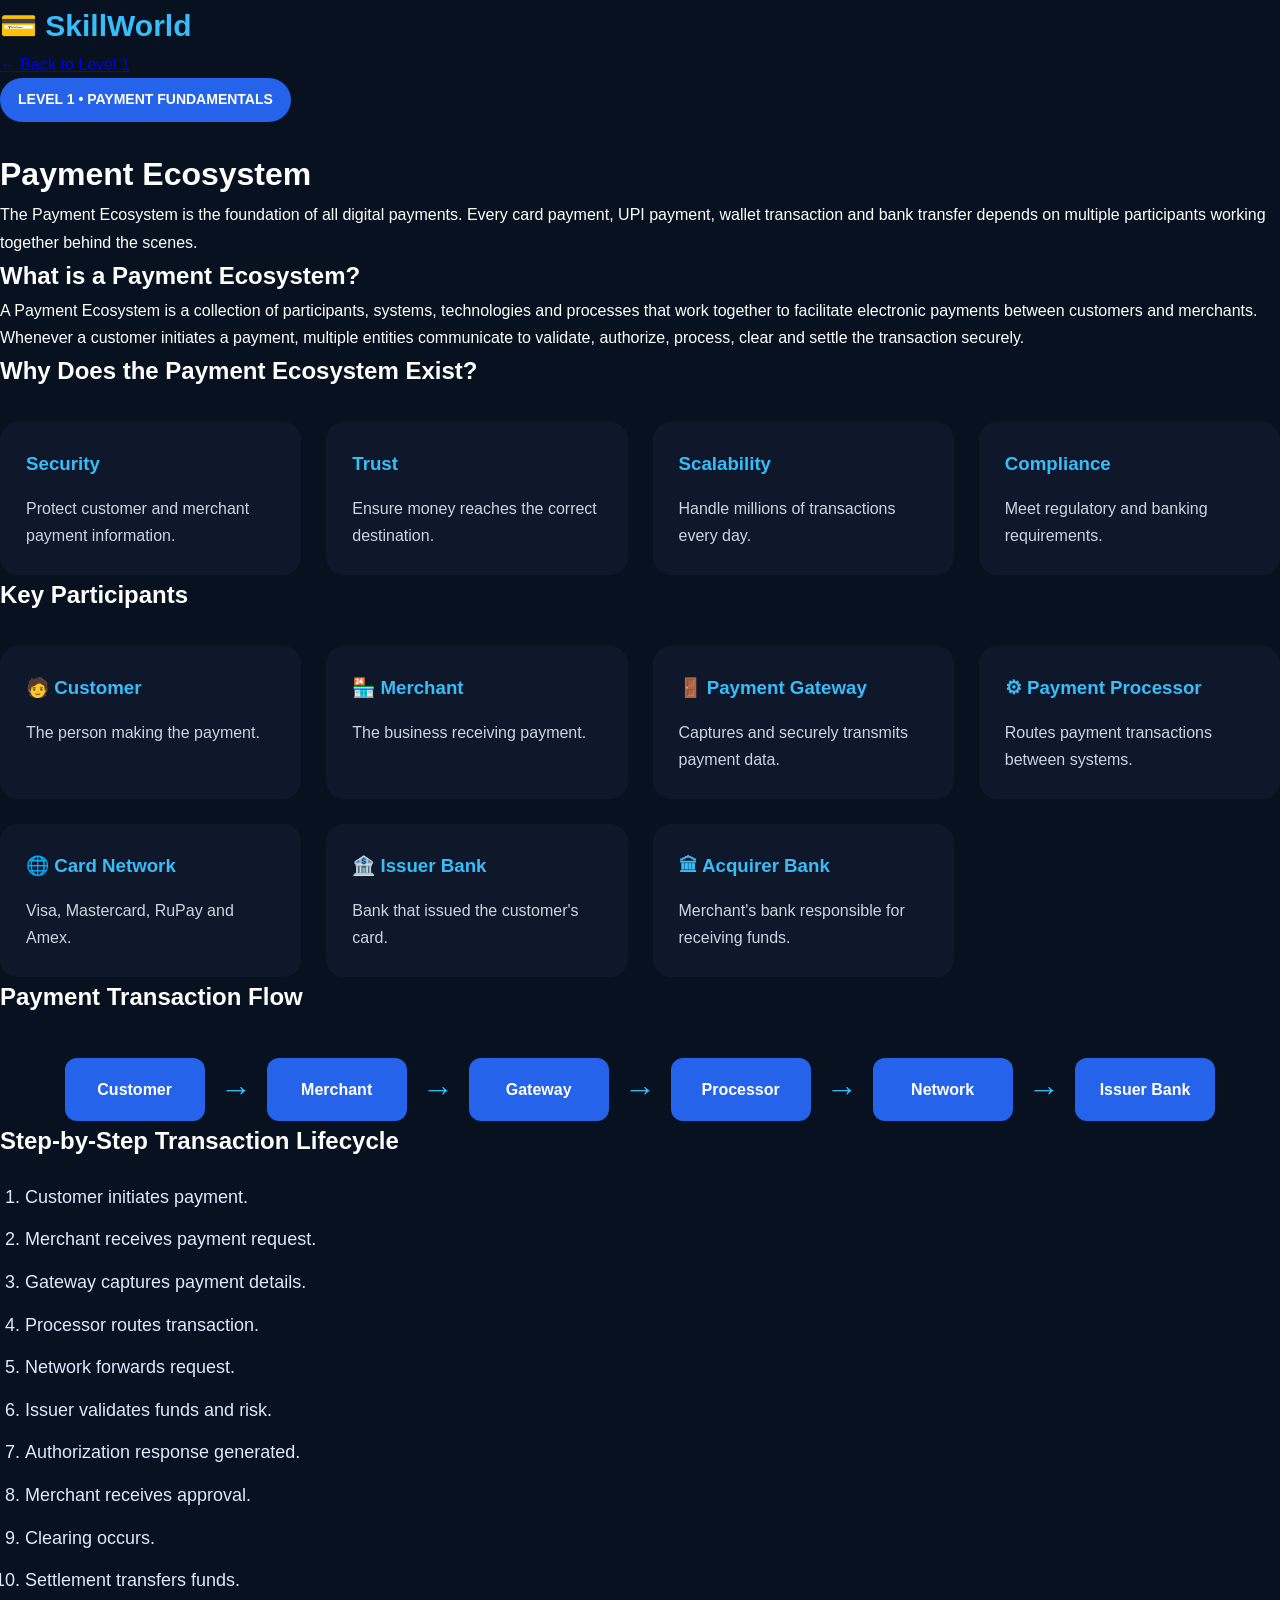
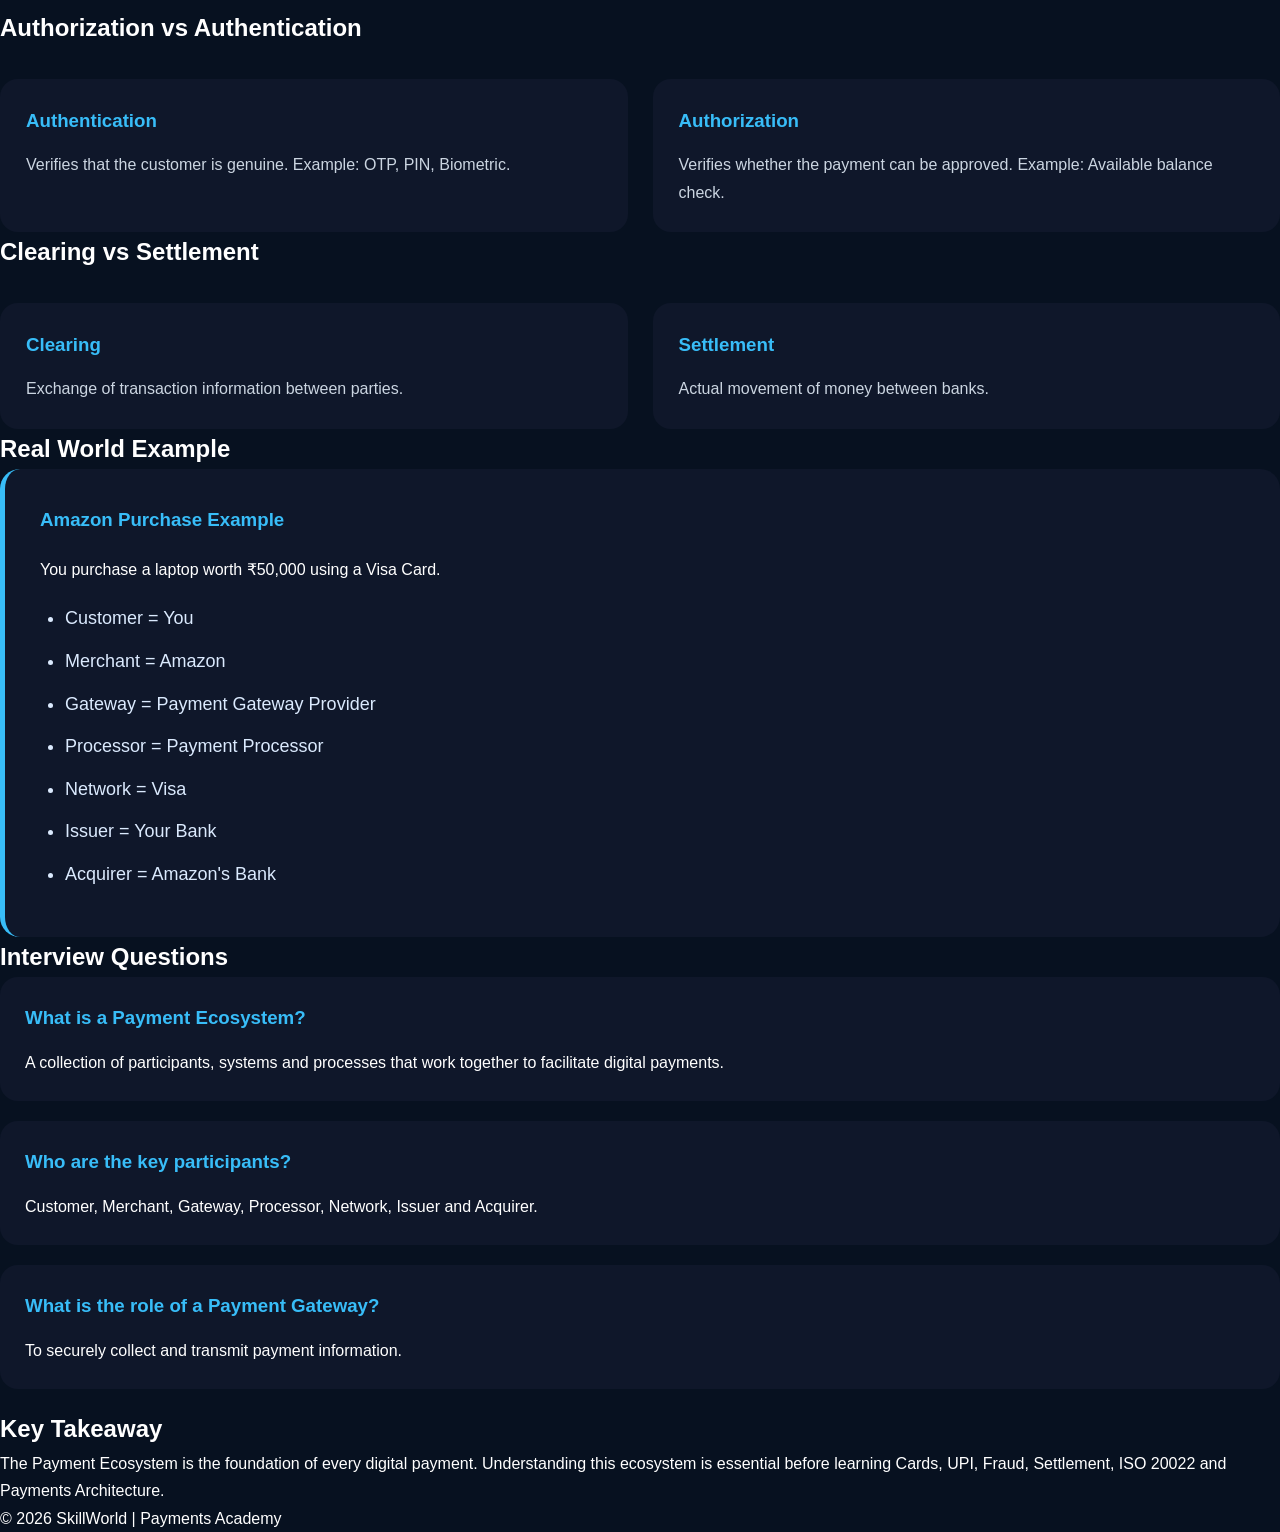
==== commit 52e9e01e: "Added Payments Academy homepage" ====
--- a/payments-academy/level1-fundamentals/payment-ecosystem.html
+++ b/payments-academy/level1-fundamentals/payment-ecosystem.html
@@ -1,7 +1,12 @@
 <!DOCTYPE html>
-<link rel="stylesheet" href="payment-ecosystem.css">
-Payment Ecosystem | SkillWorld
-
+<head>
+    <meta charset="UTF-8">
+    <meta name="viewport" content="width=device-width, initial-scale=1.0">
+    <title>Payment Ecosystem | SkillWorld</title>
+
+    <link rel="stylesheet" href="payment-ecosystem.css">
+</head>
+<body>
 <div class="logo">
     💳 SkillWorld
 </div>
@@ -240,4 +245,5 @@
     UPI, Fraud, Settlement, ISO 20022 and Payments Architecture.
 </p>
 © 2026 SkillWorld | Payments Academy
+</body>
 </html>
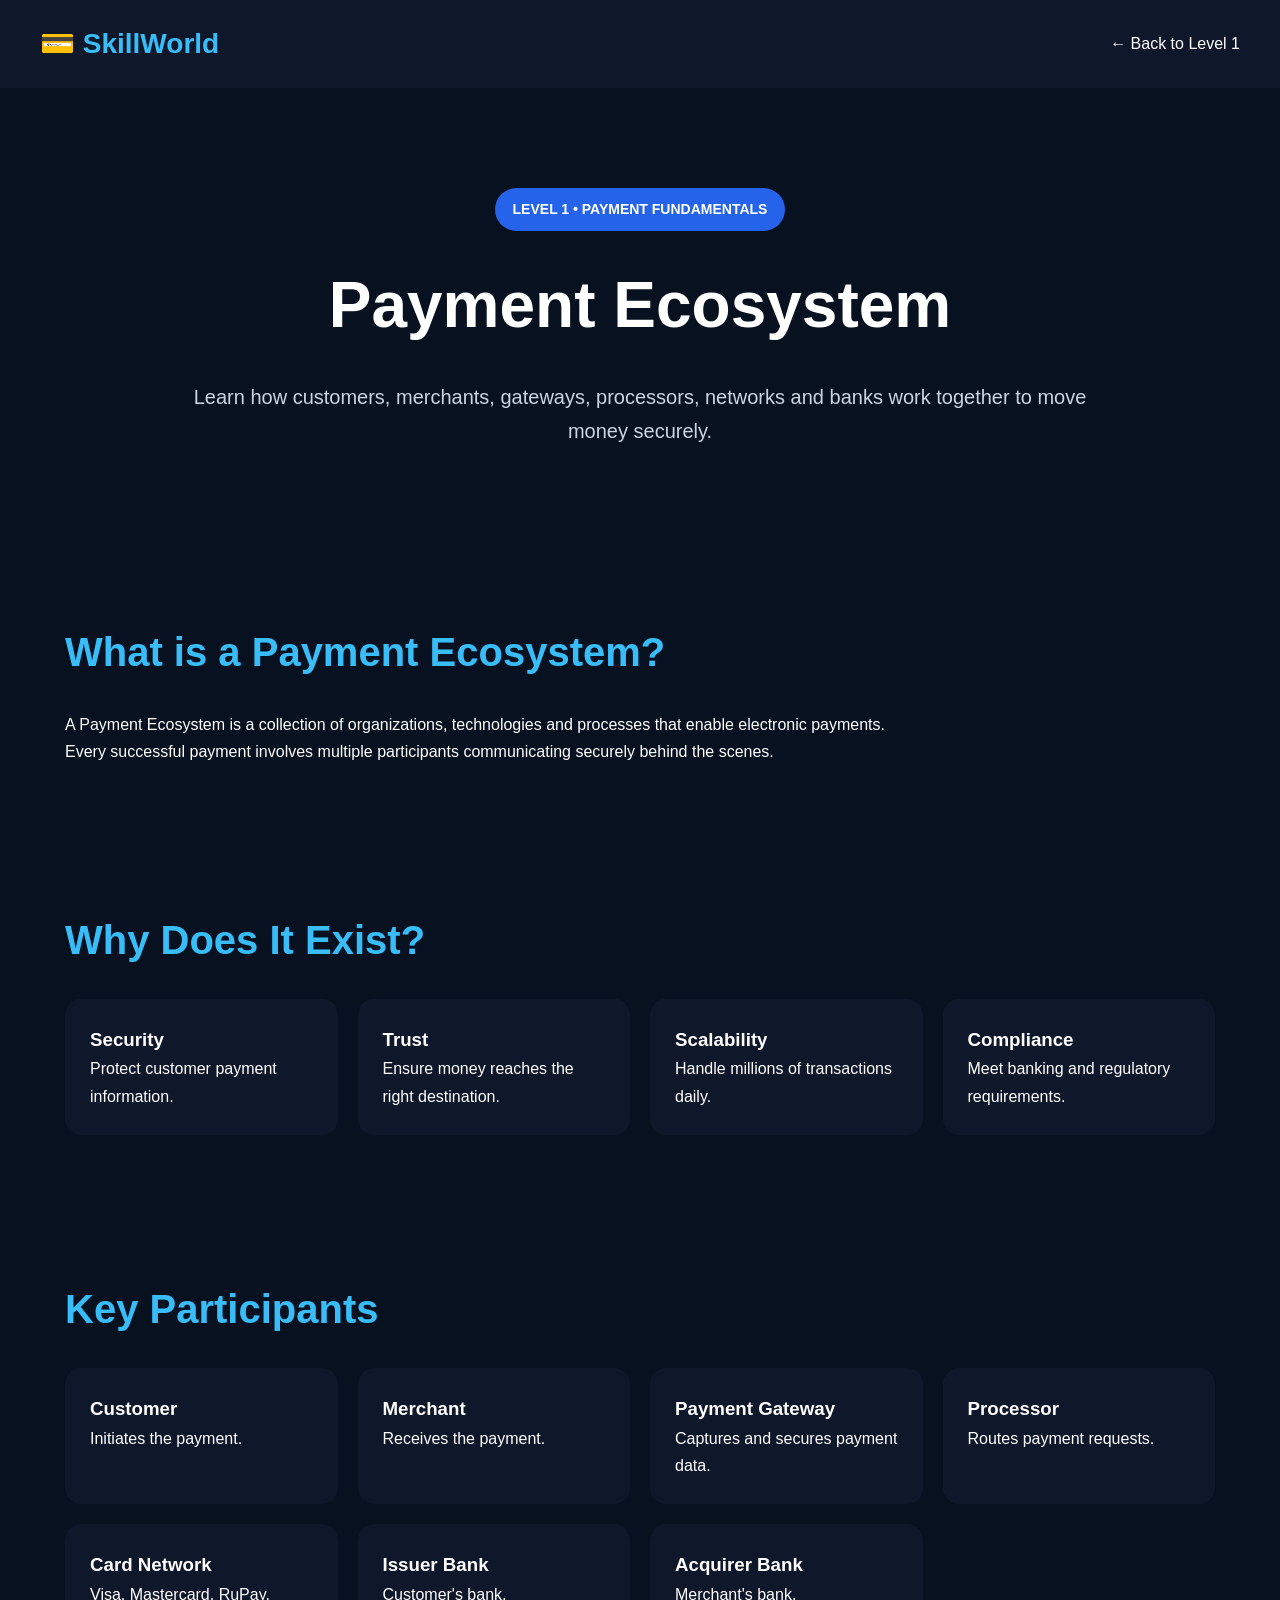
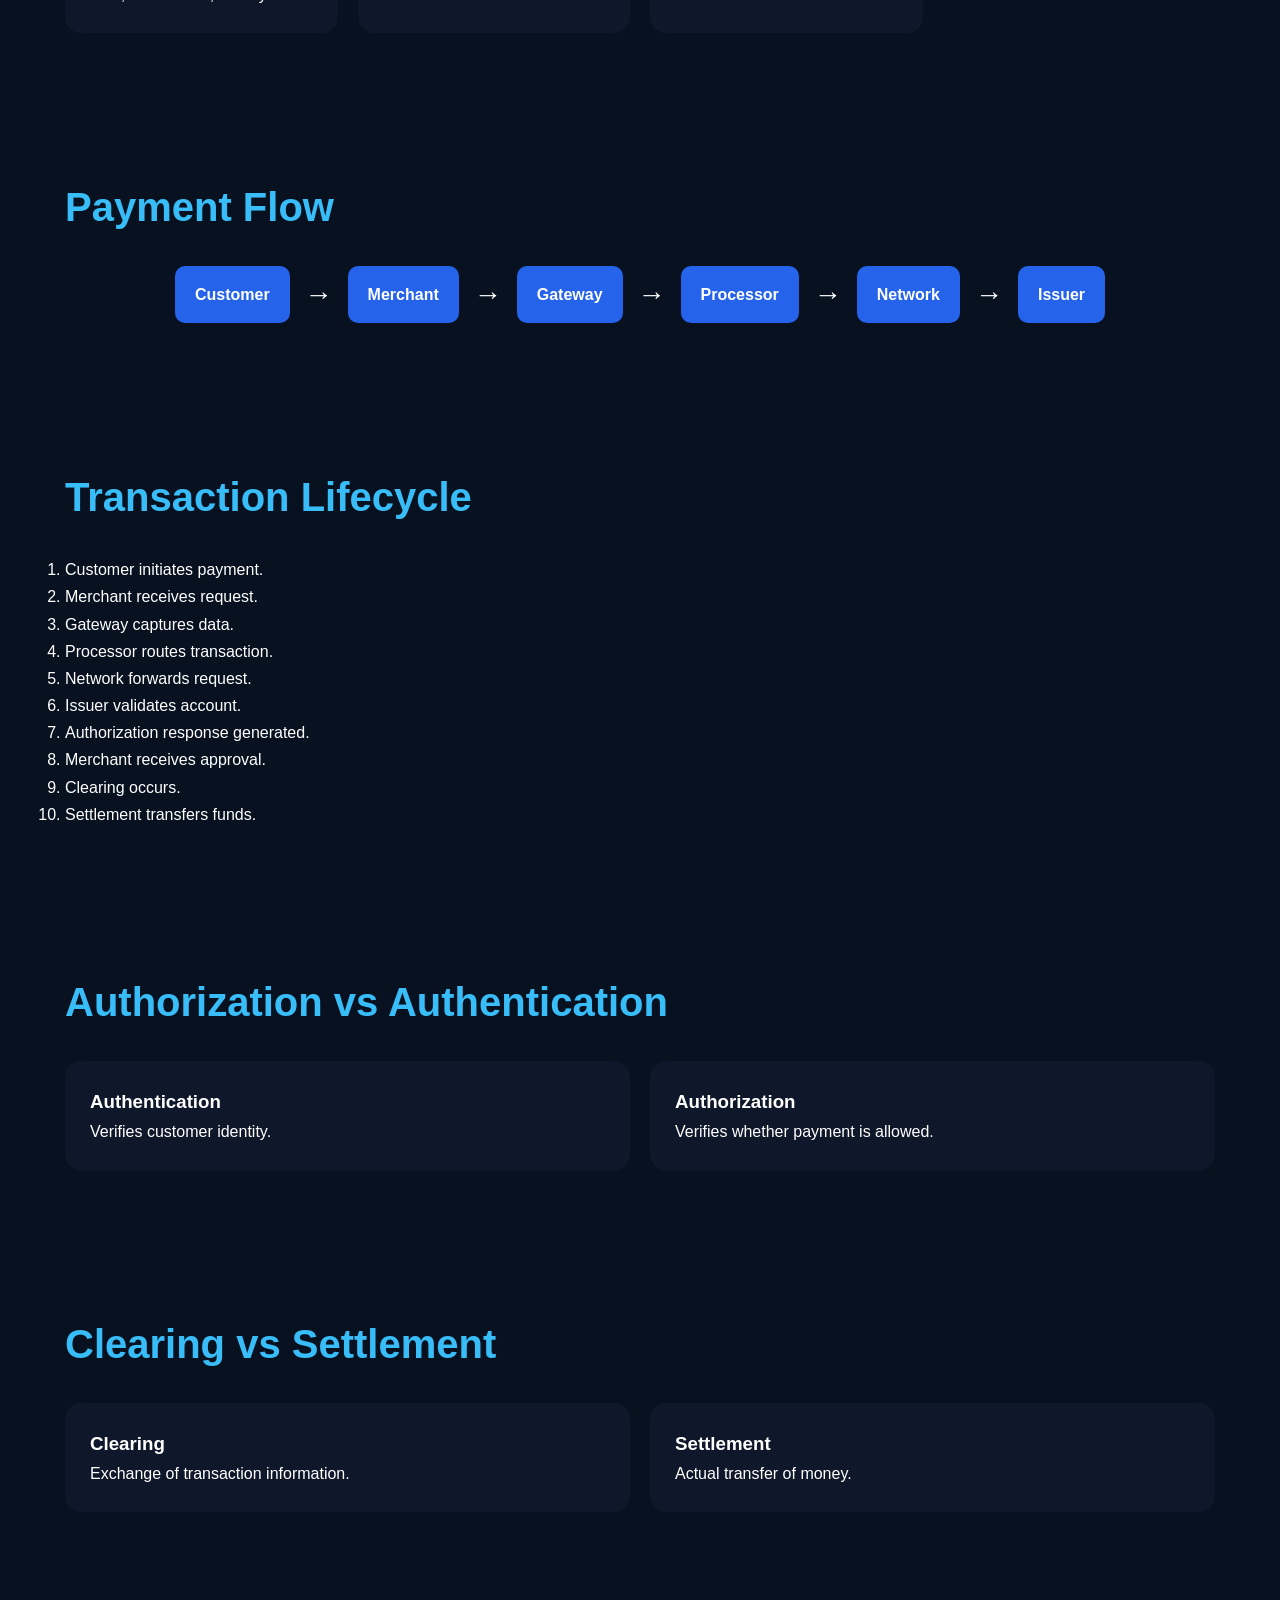
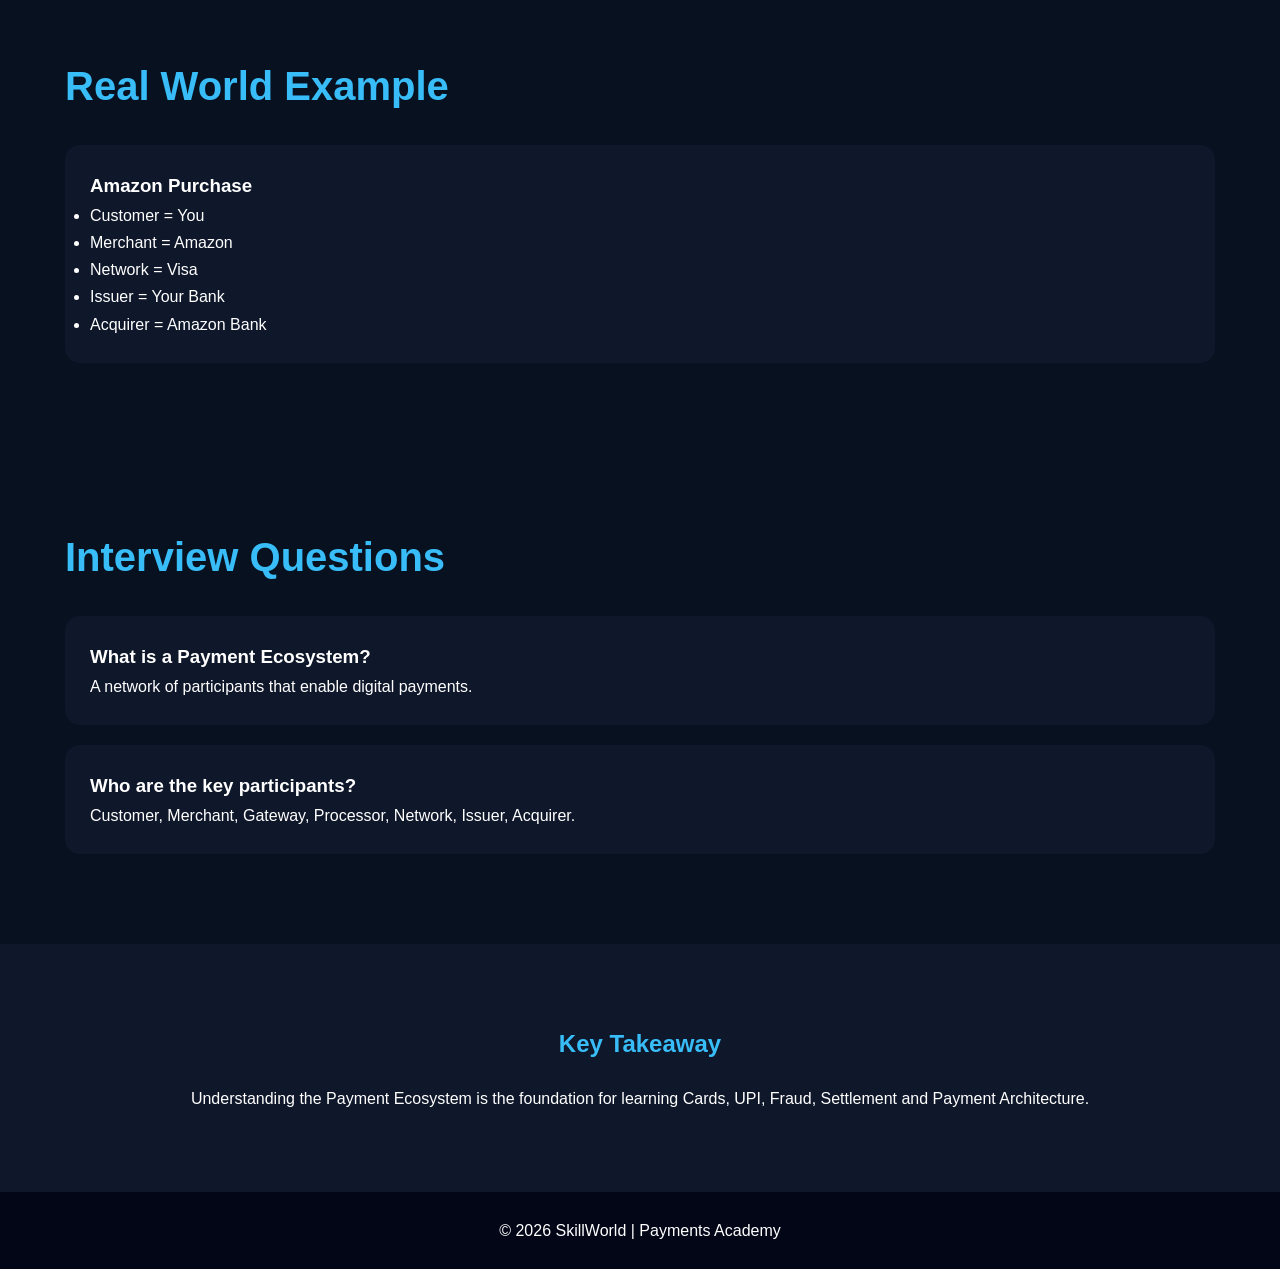
==== commit 678f8b93: "Added Payments Academy homepage" ====
--- a/payments-academy/level1-fundamentals/payment-ecosystem.html
+++ b/payments-academy/level1-fundamentals/payment-ecosystem.html
@@ -1,249 +1,250 @@
 <!DOCTYPE html>
+<html lang="en">
 <head>
     <meta charset="UTF-8">
     <meta name="viewport" content="width=device-width, initial-scale=1.0">
     <title>Payment Ecosystem | SkillWorld</title>
-
     <link rel="stylesheet" href="payment-ecosystem.css">
 </head>
 <body>
-<div class="logo">
-    💳 SkillWorld
-</div>
-
-<nav>
-    <a href="index.html">← Back to Level 1</a>
-</nav>
-<div class="hero-content">
-
-    <span class="badge">
-        LEVEL 1 • PAYMENT FUNDAMENTALS
-    </span>
-
+
+<header class="header">
+    <div class="logo">💳 SkillWorld</div>
+    <nav>
+        <a href="index.html">← Back to Level 1</a>
+    </nav>
+</header>
+
+<section class="hero">
+    <span class="badge">LEVEL 1 • PAYMENT FUNDAMENTALS</span>
     <h1>Payment Ecosystem</h1>
-
-    <p>
-        The Payment Ecosystem is the foundation of all digital payments.
-        Every card payment, UPI payment, wallet transaction and bank transfer
-        depends on multiple participants working together behind the scenes.
-    </p>
-
-</div>
-<h2>What is a Payment Ecosystem?</h2>
-
-<p>
-    A Payment Ecosystem is a collection of participants, systems,
-    technologies and processes that work together to facilitate
-    electronic payments between customers and merchants.
-</p>
-
-<p>
-    Whenever a customer initiates a payment, multiple entities
-    communicate to validate, authorize, process, clear and settle
-    the transaction securely.
-</p>
-<h2>Why Does the Payment Ecosystem Exist?</h2>
-
-<div class="card-grid">
-
-    <div class="card">
-        <h3>Security</h3>
-        <p>Protect customer and merchant payment information.</p>
-    </div>
-
-    <div class="card">
-        <h3>Trust</h3>
-        <p>Ensure money reaches the correct destination.</p>
-    </div>
-
-    <div class="card">
-        <h3>Scalability</h3>
-        <p>Handle millions of transactions every day.</p>
-    </div>
-
-    <div class="card">
-        <h3>Compliance</h3>
-        <p>Meet regulatory and banking requirements.</p>
-    </div>
-
-</div>
-<h2>Key Participants</h2>
-
-<div class="card-grid">
-
-    <div class="card">
-        <h3>🧑 Customer</h3>
-        <p>The person making the payment.</p>
-    </div>
-
-    <div class="card">
-        <h3>🏪 Merchant</h3>
-        <p>The business receiving payment.</p>
-    </div>
-
-    <div class="card">
-        <h3>🚪 Payment Gateway</h3>
-        <p>Captures and securely transmits payment data.</p>
-    </div>
-
-    <div class="card">
-        <h3>⚙ Payment Processor</h3>
-        <p>Routes payment transactions between systems.</p>
-    </div>
-
-    <div class="card">
-        <h3>🌐 Card Network</h3>
-        <p>Visa, Mastercard, RuPay and Amex.</p>
-    </div>
-
-    <div class="card">
-        <h3>🏦 Issuer Bank</h3>
-        <p>Bank that issued the customer's card.</p>
-    </div>
-
-    <div class="card">
-        <h3>🏛 Acquirer Bank</h3>
-        <p>Merchant's bank responsible for receiving funds.</p>
-    </div>
-
-</div>
-<h2>Payment Transaction Flow</h2>
-
-<div class="flow">
-
-    <div class="flow-box">Customer</div>
-    <div class="arrow">→</div>
-
-    <div class="flow-box">Merchant</div>
-    <div class="arrow">→</div>
-
-    <div class="flow-box">Gateway</div>
-    <div class="arrow">→</div>
-
-    <div class="flow-box">Processor</div>
-    <div class="arrow">→</div>
-
-    <div class="flow-box">Network</div>
-    <div class="arrow">→</div>
-
-    <div class="flow-box">Issuer Bank</div>
-
-</div>
-<h2>Step-by-Step Transaction Lifecycle</h2>
-
-<ol>
-    <li>Customer initiates payment.</li>
-    <li>Merchant receives payment request.</li>
-    <li>Gateway captures payment details.</li>
-    <li>Processor routes transaction.</li>
-    <li>Network forwards request.</li>
-    <li>Issuer validates funds and risk.</li>
-    <li>Authorization response generated.</li>
-    <li>Merchant receives approval.</li>
-    <li>Clearing occurs.</li>
-    <li>Settlement transfers funds.</li>
-</ol>
-<h2>Authorization vs Authentication</h2>
-
-<div class="card-grid">
-
-    <div class="card">
-        <h3>Authentication</h3>
-        <p>
-            Verifies that the customer is genuine.
-            Example: OTP, PIN, Biometric.
-        </p>
-    </div>
-
-    <div class="card">
-        <h3>Authorization</h3>
-        <p>
-            Verifies whether the payment can be approved.
-            Example: Available balance check.
-        </p>
-    </div>
-
-</div>
-<h2>Clearing vs Settlement</h2>
-
-<div class="card-grid">
-
-    <div class="card">
-        <h3>Clearing</h3>
-        <p>
-            Exchange of transaction information between parties.
-        </p>
-    </div>
-
-    <div class="card">
-        <h3>Settlement</h3>
-        <p>
-            Actual movement of money between banks.
-        </p>
-    </div>
-
-</div>
-<h2>Real World Example</h2>
-
-<div class="example-box">
-
-    <h3>Amazon Purchase Example</h3>
-
-    <p>
-        You purchase a laptop worth ₹50,000 using a Visa Card.
-    </p>
-
-    <ul>
-        <li>Customer = You</li>
-        <li>Merchant = Amazon</li>
-        <li>Gateway = Payment Gateway Provider</li>
-        <li>Processor = Payment Processor</li>
-        <li>Network = Visa</li>
-        <li>Issuer = Your Bank</li>
-        <li>Acquirer = Amazon's Bank</li>
-    </ul>
-
-</div>
-<h2>Interview Questions</h2>
-
-<div class="question">
-
-    <h3>What is a Payment Ecosystem?</h3>
-
-    <p>
-        A collection of participants, systems and processes
-        that work together to facilitate digital payments.
-    </p>
-
-</div>
-
-<div class="question">
-
-    <h3>Who are the key participants?</h3>
-
-    <p>
-        Customer, Merchant, Gateway, Processor,
-        Network, Issuer and Acquirer.
-    </p>
-
-</div>
-
-<div class="question">
-
-    <h3>What is the role of a Payment Gateway?</h3>
-
-    <p>
-        To securely collect and transmit payment information.
-    </p>
-
-</div>
-<h2>Key Takeaway</h2>
-
-<p>
-    The Payment Ecosystem is the foundation of every digital payment.
-    Understanding this ecosystem is essential before learning Cards,
-    UPI, Fraud, Settlement, ISO 20022 and Payments Architecture.
-</p>
-© 2026 SkillWorld | Payments Academy
+    <p>
+        Learn how customers, merchants, gateways, processors,
+        networks and banks work together to move money securely.
+    </p>
+</section>
+
+<section class="section">
+    <h2>What is a Payment Ecosystem?</h2>
+    <p>
+        A Payment Ecosystem is a collection of organizations,
+        technologies and processes that enable electronic payments.
+    </p>
+    <p>
+        Every successful payment involves multiple participants
+        communicating securely behind the scenes.
+    </p>
+</section>
+
+<section class="section">
+    <h2>Why Does It Exist?</h2>
+
+    <div class="card-grid">
+
+        <div class="card">
+            <h3>Security</h3>
+            <p>Protect customer payment information.</p>
+        </div>
+
+        <div class="card">
+            <h3>Trust</h3>
+            <p>Ensure money reaches the right destination.</p>
+        </div>
+
+        <div class="card">
+            <h3>Scalability</h3>
+            <p>Handle millions of transactions daily.</p>
+        </div>
+
+        <div class="card">
+            <h3>Compliance</h3>
+            <p>Meet banking and regulatory requirements.</p>
+        </div>
+
+    </div>
+</section>
+
+<section class="section">
+
+    <h2>Key Participants</h2>
+
+    <div class="card-grid">
+
+        <div class="card">
+            <h3>Customer</h3>
+            <p>Initiates the payment.</p>
+        </div>
+
+        <div class="card">
+            <h3>Merchant</h3>
+            <p>Receives the payment.</p>
+        </div>
+
+        <div class="card">
+            <h3>Payment Gateway</h3>
+            <p>Captures and secures payment data.</p>
+        </div>
+
+        <div class="card">
+            <h3>Processor</h3>
+            <p>Routes payment requests.</p>
+        </div>
+
+        <div class="card">
+            <h3>Card Network</h3>
+            <p>Visa, Mastercard, RuPay.</p>
+        </div>
+
+        <div class="card">
+            <h3>Issuer Bank</h3>
+            <p>Customer's bank.</p>
+        </div>
+
+        <div class="card">
+            <h3>Acquirer Bank</h3>
+            <p>Merchant's bank.</p>
+        </div>
+
+    </div>
+
+</section>
+
+<section class="section">
+
+    <h2>Payment Flow</h2>
+
+    <div class="flow">
+
+        <div class="flow-box">Customer</div>
+        <div class="arrow">→</div>
+
+        <div class="flow-box">Merchant</div>
+        <div class="arrow">→</div>
+
+        <div class="flow-box">Gateway</div>
+        <div class="arrow">→</div>
+
+        <div class="flow-box">Processor</div>
+        <div class="arrow">→</div>
+
+        <div class="flow-box">Network</div>
+        <div class="arrow">→</div>
+
+        <div class="flow-box">Issuer</div>
+
+    </div>
+
+</section>
+
+<section class="section">
+
+    <h2>Transaction Lifecycle</h2>
+
+    <ol>
+        <li>Customer initiates payment.</li>
+        <li>Merchant receives request.</li>
+        <li>Gateway captures data.</li>
+        <li>Processor routes transaction.</li>
+        <li>Network forwards request.</li>
+        <li>Issuer validates account.</li>
+        <li>Authorization response generated.</li>
+        <li>Merchant receives approval.</li>
+        <li>Clearing occurs.</li>
+        <li>Settlement transfers funds.</li>
+    </ol>
+
+</section>
+
+<section class="section">
+
+    <h2>Authorization vs Authentication</h2>
+
+    <div class="card-grid">
+
+        <div class="card">
+            <h3>Authentication</h3>
+            <p>Verifies customer identity.</p>
+        </div>
+
+        <div class="card">
+            <h3>Authorization</h3>
+            <p>Verifies whether payment is allowed.</p>
+        </div>
+
+    </div>
+
+</section>
+
+<section class="section">
+
+    <h2>Clearing vs Settlement</h2>
+
+    <div class="card-grid">
+
+        <div class="card">
+            <h3>Clearing</h3>
+            <p>Exchange of transaction information.</p>
+        </div>
+
+        <div class="card">
+            <h3>Settlement</h3>
+            <p>Actual transfer of money.</p>
+        </div>
+
+    </div>
+
+</section>
+
+<section class="section">
+
+    <h2>Real World Example</h2>
+
+    <div class="example-box">
+
+        <h3>Amazon Purchase</h3>
+
+        <ul>
+            <li>Customer = You</li>
+            <li>Merchant = Amazon</li>
+            <li>Network = Visa</li>
+            <li>Issuer = Your Bank</li>
+            <li>Acquirer = Amazon Bank</li>
+        </ul>
+
+    </div>
+
+</section>
+
+<section class="section">
+
+    <h2>Interview Questions</h2>
+
+    <div class="question">
+        <h3>What is a Payment Ecosystem?</h3>
+        <p>A network of participants that enable digital payments.</p>
+    </div>
+
+    <div class="question">
+        <h3>Who are the key participants?</h3>
+        <p>Customer, Merchant, Gateway, Processor, Network, Issuer, Acquirer.</p>
+    </div>
+
+</section>
+
+<section class="summary">
+
+    <h2>Key Takeaway</h2>
+
+    <p>
+        Understanding the Payment Ecosystem is the foundation
+        for learning Cards, UPI, Fraud, Settlement and Payment Architecture.
+    </p>
+
+</section>
+
+<footer>
+    © 2026 SkillWorld | Payments Academy
+</footer>
+
 </body>
-</html>
+</html>
--- a/payments-academy/level1-fundamentals/payment-ecosystem.css
+++ b/payments-academy/level1-fundamentals/payment-ecosystem.css
@@ -1,71 +1,133 @@
-*{ margin:0; padding:0; box-sizing:border-box; font-family:‘Segoe UI’,sans-serif; }
-body{ background:#071120; color:white; line-height:1.7; }
-/* ========================== HEADER ========================== */
-.header{ display:flex; justify-content:space-between; align-items:center; padding:20px 50px; background:#0f172a; position:sticky; top:0; z-index:1000; border-bottom:1px solid rgba(255,255,255,0.1); }
-.logo{ font-size:30px; font-weight:700; color:#38bdf8; }
-.header a{ text-decoration:none; color:white; padding:10px 18px; background:#1e293b; border-radius:10px; transition:.3s; }
-.header a:hover{ background:#2563eb; }
-/* ========================== HERO ========================== */
-.hero{ padding:120px 30px; text-align:center; background:linear-gradient( 135deg, #071120, #0f172a ); }
-.badge{ display:inline-block; padding:10px 18px; border-radius:30px; background:#2563eb; font-size:14px; font-weight:700; margin-bottom:25px; }
-.hero h1{ font-size:72px; margin-bottom:25px; }
-.hero p{ max-width:900px; margin:auto; font-size:22px; color:#cbd5e1; }
-/* ========================== COMMON SECTION ========================== */
-.section{ max-width:1300px; margin:auto; padding:80px 30px; }
-.section h2{ font-size:42px; margin-bottom:25px; color:#38bdf8; }
-.section p{ font-size:18px; color:#dbeafe; margin-bottom:15px; }
-/* ========================== CARDS ========================== */
-.card-grid{ display:grid; grid-template-columns: repeat(auto-fit,minmax(260px,1fr));
-gap:25px;
-margin-top:30px;
+*{
+margin:0;
+padding:0;
+box-sizing:border-box;
+font-family:'Segoe UI',sans-serif;
 }
-.card{ background:#0f172a; padding:25px; border-radius:18px; transition:.3s; border:1px solid transparent; }
-.card:hover{ transform:translateY(-8px); border-color:#38bdf8; }
-.card h3{ margin-bottom:15px; color:#38bdf8; }
-.card p{ color:#cbd5e1; }
-/* ========================== PAYMENT FLOW ========================== */
-.flow{ display:flex; flex-wrap:wrap; justify-content:center; align-items:center; gap:15px; margin-top:40px; }
-.flow-box{ background:#2563eb; padding:18px 25px; border-radius:12px; font-weight:700; min-width:140px; text-align:center; }
-.arrow{ font-size:32px; color:#38bdf8; }
-/* ========================== LISTS ========================== */
-ol, ul{ padding-left:25px; margin-top:20px; }
-ol li, ul li{ margin-bottom:12px; color:#dbeafe; font-size:18px; }
-/* ========================== EXAMPLE BOX ========================== */
-.example-box{ background:#0f172a; padding:35px; border-radius:20px; border-left:5px solid #38bdf8; }
-.example-box h3{ margin-bottom:20px; color:#38bdf8; }
-/* ========================== INTERVIEW QUESTIONS ========================== */
-.question{ background:#0f172a; padding:25px; border-radius:18px; margin-bottom:20px; }
-.question h3{ color:#38bdf8; margin-bottom:15px; }
-/* ========================== SUMMARY ========================== */
-.summary{ text-align:center; padding:100px 30px; background:#0f172a; }
-.summary h2{ font-size:50px; margin-bottom:25px; color:#38bdf8; }
-.summary p{ max-width:900px; margin:auto; font-size:22px; color:#cbd5e1; }
-/* ========================== FOOTER ========================== */
-footer{ text-align:center; padding:30px; background:#020617; color:#94a3b8; }
-/* ========================== RESPONSIVE ========================== */
-@media(max-width:768px){
+
+body{
+background:#071120;
+color:white;
+line-height:1.7;
+}
+
+.header{
+display:flex;
+justify-content:space-between;
+align-items:center;
+padding:20px 40px;
+background:#0f172a;
+}
+
+.logo{
+font-size:28px;
+font-weight:bold;
+color:#38bdf8;
+}
+
+.header a{
+color:white;
+text-decoration:none;
+}
+
+.hero{
+text-align:center;
+padding:100px 20px;
+}
+
+.badge{
+display:inline-block;
+background:#2563eb;
+padding:10px 18px;
+border-radius:30px;
+margin-bottom:20px;
+font-size:14px;
+font-weight:bold;
+}
+
 .hero h1{
-    font-size:48px;
+font-size:64px;
+margin-bottom:20px;
 }
 
 .hero p{
-    font-size:18px;
+max-width:900px;
+margin:auto;
+font-size:20px;
+color:#cbd5e1;
+}
+
+.section{
+max-width:1200px;
+margin:auto;
+padding:70px 25px;
 }
 
 .section h2{
-    font-size:32px;
+font-size:40px;
+margin-bottom:25px;
+color:#38bdf8;
+}
+
+.card-grid{
+display:grid;
+grid-template-columns:repeat(auto-fit,minmax(250px,1fr));
+gap:20px;
+margin-top:25px;
+}
+
+.card{
+background:#0f172a;
+padding:25px;
+border-radius:16px;
+transition:.3s;
+}
+
+.card:hover{
+transform:translateY(-5px);
 }
 
 .flow{
-    flex-direction:column;
+display:flex;
+flex-wrap:wrap;
+justify-content:center;
+align-items:center;
+gap:15px;
+margin-top:25px;
+}
+
+.flow-box{
+background:#2563eb;
+padding:15px 20px;
+border-radius:10px;
+font-weight:bold;
 }
 
 .arrow{
-    transform:rotate(90deg);
+font-size:28px;
 }
 
-.header{
-    flex-direction:column;
-    gap:15px;
+.example-box,
+.question{
+background:#0f172a;
+padding:25px;
+border-radius:15px;
+margin-bottom:20px;
 }
+
+.summary{
+text-align:center;
+padding:80px 25px;
+background:#0f172a;
 }
+
+.summary h2{
+color:#38bdf8;
+margin-bottom:20px;
+}
+
+footer{
+text-align:center;
+padding:25px;
+background:#020617;
+}
